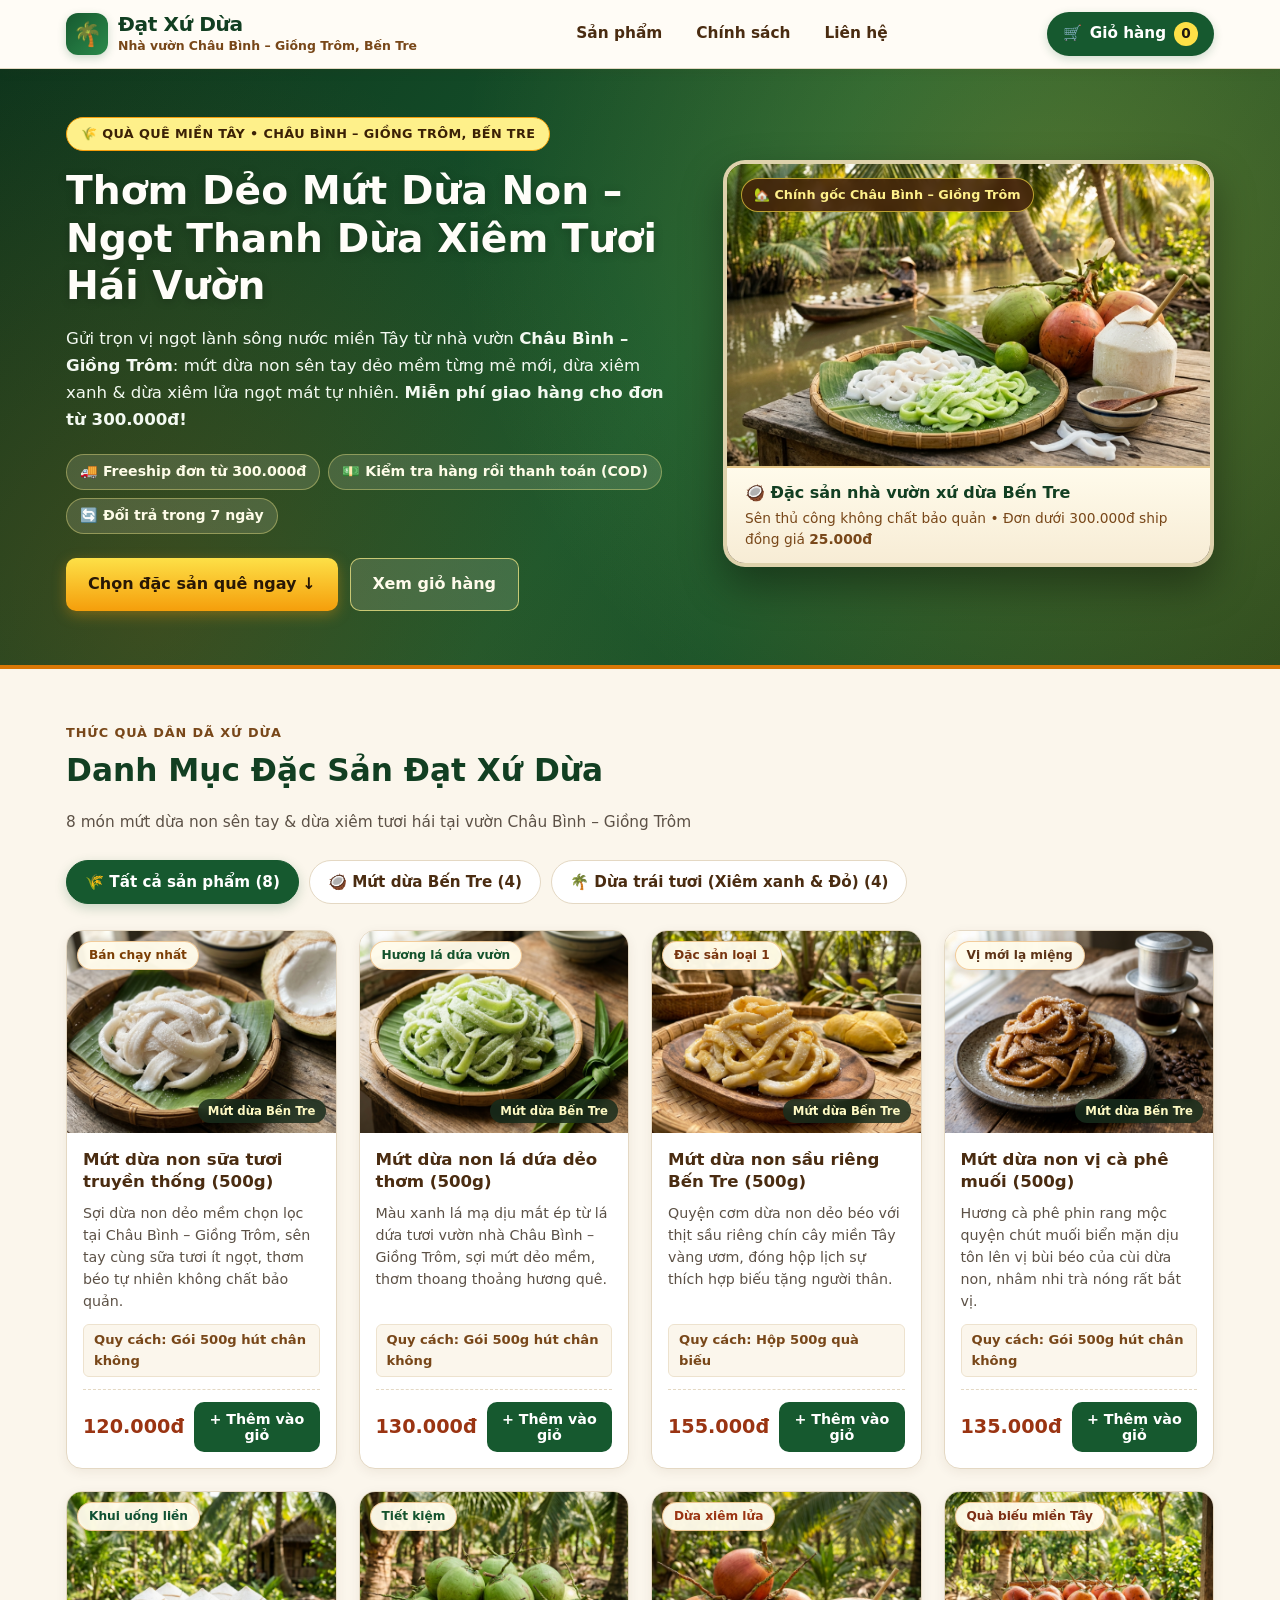
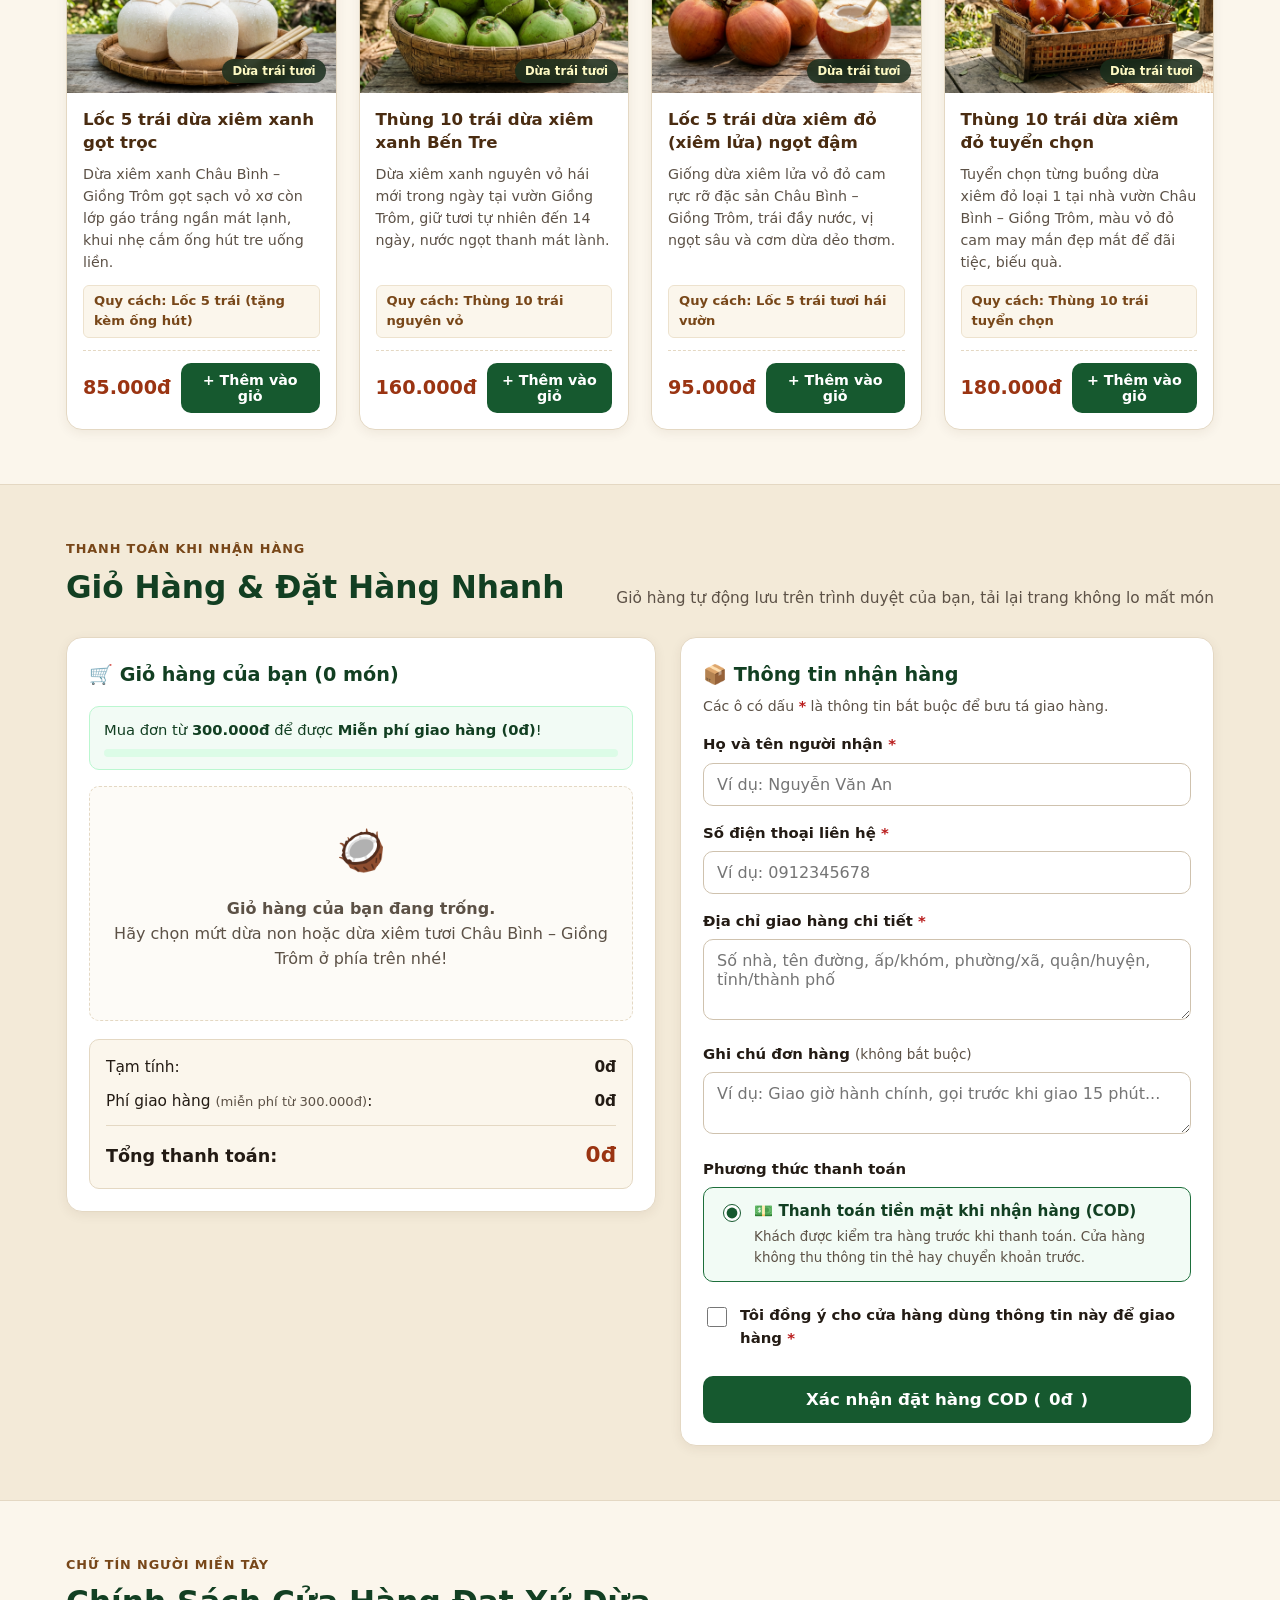
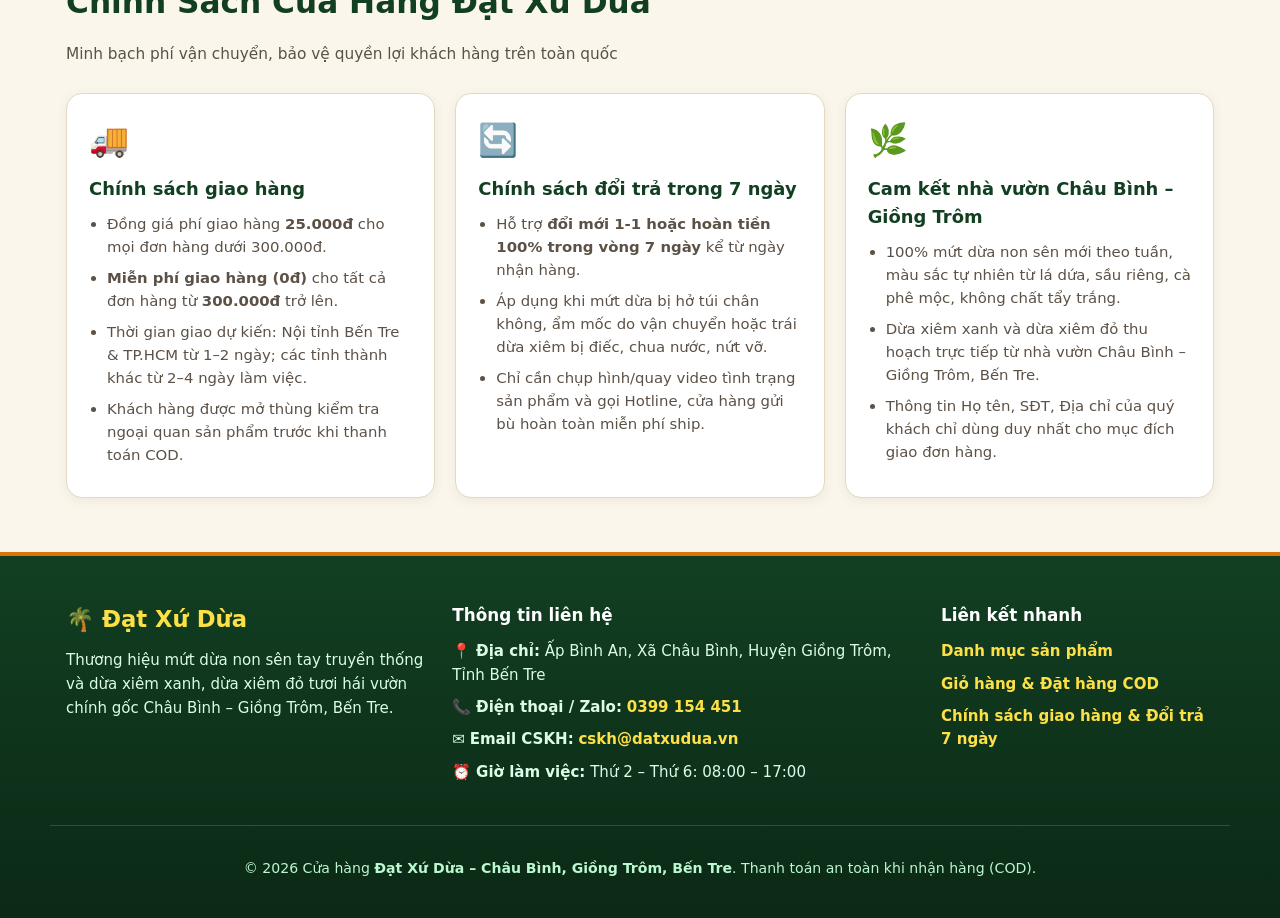
==== index.html @ 425689f9 "Khởi tạo website bán hàng Đạt Xứ Dừa (Châu Bình - Giồng Trôm, Bến Tre)" ====
<!DOCTYPE html>
<html lang="vi">
<head>
  <meta charset="UTF-8">
  <meta name="viewport" content="width=device-width, initial-scale=1.0">
  <meta name="description" content="Đạt Xứ Dừa – Cửa hàng đặc sản mứt dừa non sên tay và dừa xiêm xanh, dừa xiêm đỏ tươi chính gốc Châu Bình – Giồng Trôm, Bến Tre. Giao hàng toàn quốc, thanh toán khi nhận hàng (COD).">
  <title>Đạt Xứ Dừa – Đặc Sản Châu Bình, Giồng Trôm, Bến Tre Chính Gốc</title>
  <link rel="icon" href="data:image/svg+xml,%3Csvg xmlns='http://www.w3.org/2000/svg' viewBox='0 0 100 100'%3E%3Ctext y='.9em' font-size='90'%3E%F0%9F%A5%A5%3C/text%3E%3C/svg%3E">
  <link rel="stylesheet" href="style.css">
</head>
<body>
  <!-- ĐẦU TRANG -->
  <header class="site-header" id="dau-trang">
    <div class="container header-inner">
      <a href="#dau-trang" class="brand-logo" aria-label="Trang chủ Đạt Xứ Dừa">
        <span class="brand-emblem" aria-hidden="true">🌴</span>
        <span class="brand-text">
          <strong>Đạt Xứ Dừa</strong>
          <small>Nhà vườn Châu Bình – Giồng Trôm, Bến Tre</small>
        </span>
      </a>

      <nav class="main-nav" aria-label="Điều hướng chính">
        <a href="#san-pham" class="nav-link">Sản phẩm</a>
        <a href="#chinh-sach" class="nav-link">Chính sách</a>
        <a href="#lien-he" class="nav-link">Liên hệ</a>
      </nav>

      <a href="#gio-hang" class="cart-trigger-btn" id="header-cart-btn" aria-label="Xem giỏ hàng">
        <span class="cart-icon" aria-hidden="true">🛒</span>
        <span class="cart-label">Giỏ hàng</span>
        <span class="cart-badge" id="cart-count-badge">0</span>
      </a>
    </div>
  </header>

  <main>
    <!-- BANNER KHUYẾN MÃI ĐẬM CHẤT MIỀN TÂY -->
    <section class="promo-banner" aria-labelledby="promo-heading">
      <div class="container banner-grid">
        <div class="banner-content">
          <div class="promo-pill">🌾 QUÀ QUÊ MIỀN TÂY • CHÂU BÌNH – GIỒNG TRÔM, BẾN TRE</div>
          <h1 id="promo-heading">Thơm Dẻo Mứt Dừa Non – Ngọt Thanh Dừa Xiêm Tươi Hái Vườn</h1>
          <p class="banner-desc">
            Gửi trọn vị ngọt lành sông nước miền Tây từ nhà vườn <strong>Châu Bình – Giồng Trôm</strong>: mứt dừa non sên tay dẻo mềm từng mẻ mới, dừa xiêm xanh &amp; dừa xiêm lửa ngọt mát tự nhiên.
            <strong>Miễn phí giao hàng cho đơn từ 300.000đ!</strong>
          </p>
          <div class="banner-highlights">
            <span class="highlight-chip">🚚 Freeship đơn từ 300.000đ</span>
            <span class="highlight-chip">💵 Kiểm tra hàng rồi thanh toán (COD)</span>
            <span class="highlight-chip">🔄 Đổi trả trong 7 ngày</span>
          </div>
          <div class="banner-actions">
            <a href="#san-pham" class="btn btn-honey btn-lg">Chọn đặc sản quê ngay ↓</a>
            <a href="#gio-hang" class="btn btn-outline-light btn-lg">Xem giỏ hàng</a>
          </div>
        </div>

        <div class="banner-visual">
          <figure class="hero-photo-frame">
            <span class="hero-origin-stamp">🏡 Chính gốc Châu Bình – Giồng Trôm</span>
            <img
              src="images/banner-mien-tay.jpg"
              alt="Bàn gỗ nhà vườn sông nước miền Tây Bến Tre bày mẹt tre mứt dừa non, dừa xiêm xanh gọt trọc và dừa xiêm đỏ tươi"
              class="hero-photo"
            >
            <figcaption class="hero-photo-caption">
              <div class="caption-title">🥥 Đặc sản nhà vườn xứ dừa Bến Tre</div>
              <div class="caption-sub">Sên thủ công không chất bảo quản • Đơn dưới 300.000đ ship đồng giá <strong>25.000đ</strong></div>
            </figcaption>
          </figure>
        </div>
      </div>
    </section>

    <!-- DANH MỤC SẢN PHẨM -->
    <section class="products-section section-block" id="san-pham" aria-labelledby="products-heading">
      <div class="container">
        <div class="section-header">
          <div>
            <span class="section-eyebrow">THỨC QUÀ DÂN DÃ XỨ DỪA</span>
            <h2 id="products-heading">Danh Mục Đặc Sản Đạt Xứ Dừa</h2>
          </div>
          <p class="section-subtitle">8 món mứt dừa non sên tay &amp; dừa xiêm tươi hái tại vườn Châu Bình – Giồng Trôm</p>
        </div>

        <!-- Bộ lọc nhóm sản phẩm -->
        <div class="category-filters" id="category-filters" role="group" aria-label="Bộ lọc nhóm sản phẩm">
          <!-- Render bằng script.js -->
        </div>

        <!-- Lưới sản phẩm -->
        <div class="products-grid" id="products-grid">
          <!-- Render bằng script.js -->
        </div>
      </div>
    </section>

    <!-- KHU VỰC GIỎ HÀNG & ĐẶT HÀNG COD -->
    <section class="checkout-section section-block" id="gio-hang" aria-labelledby="cart-heading">
      <div class="container">
        <div class="section-header">
          <div>
            <span class="section-eyebrow">THANH TOÁN KHI NHẬN HÀNG</span>
            <h2 id="cart-heading">Giỏ Hàng &amp; Đặt Hàng Nhanh</h2>
          </div>
          <p class="section-subtitle">Giỏ hàng tự động lưu trên trình duyệt của bạn, tải lại trang không lo mất món</p>
        </div>

        <div class="checkout-layout">
          <!-- Cột trái: Giỏ hàng -->
          <div class="cart-panel card-box">
            <div class="panel-title-row">
              <h3>🛒 Giỏ hàng của bạn (<span id="cart-total-items-text">0</span> món)</h3>
              <button type="button" class="btn-text-danger" id="clear-cart-btn" hidden>Xóa tất cả</button>
            </div>

            <!-- Thanh tiến độ miễn phí giao hàng -->
            <div class="freeship-banner" id="freeship-banner" aria-live="polite">
              <div class="freeship-text" id="freeship-text">
                Mua đơn từ <strong>300.000đ</strong> để được <strong>Miễn phí giao hàng (0đ)</strong>!
              </div>
              <div class="freeship-bar-track" aria-hidden="true">
                <div class="freeship-bar-fill" id="freeship-bar-fill" style="width: 0%"></div>
              </div>
            </div>

            <!-- Danh sách sản phẩm trong giỏ -->
            <div class="cart-items-list" id="cart-items-list">
              <!-- Render bằng script.js -->
            </div>

            <!-- Bảng tính tiền -->
            <div class="cart-summary" id="cart-summary">
              <div class="summary-row">
                <span>Tạm tính:</span>
                <strong id="subtotal-amount">0đ</strong>
              </div>
              <div class="summary-row">
                <span>Phí giao hàng <small class="ship-note">(miễn phí từ 300.000đ)</small>:</span>
                <strong id="shipping-amount">0đ</strong>
              </div>
              <div class="summary-divider"></div>
              <div class="summary-row summary-total">
                <span>Tổng thanh toán:</span>
                <strong class="total-price" id="total-amount">0đ</strong>
              </div>
            </div>
          </div>

          <!-- Cột phải: Form Đặt hàng COD -->
          <div class="order-panel card-box">
            <h3>📦 Thông tin nhận hàng</h3>
            <p class="order-helper-note">Các ô có dấu <span class="required-mark">*</span> là thông tin bắt buộc để bưu tá giao hàng.</p>

            <!-- Thông báo lỗi tổng hợp của biểu mẫu -->
            <div class="form-alert-error" id="form-error-banner" role="alert" hidden></div>

            <form id="checkout-form" novalidate>
              <div class="form-group">
                <label for="customer-name">Họ và tên người nhận <span class="required-mark">*</span></label>
                <input
                  type="text"
                  id="customer-name"
                  name="customerName"
                  placeholder="Ví dụ: Nguyễn Văn An"
                  autocomplete="name"
                >
                <p class="field-error" id="error-customer-name" role="alert" hidden></p>
              </div>

              <div class="form-group">
                <label for="customer-phone">Số điện thoại liên hệ <span class="required-mark">*</span></label>
                <input
                  type="tel"
                  id="customer-phone"
                  name="customerPhone"
                  placeholder="Ví dụ: 0912345678"
                  inputmode="tel"
                  autocomplete="tel"
                >
                <p class="field-error" id="error-customer-phone" role="alert" hidden></p>
              </div>

              <div class="form-group">
                <label for="customer-address">Địa chỉ giao hàng chi tiết <span class="required-mark">*</span></label>
                <textarea
                  id="customer-address"
                  name="customerAddress"
                  rows="3"
                  placeholder="Số nhà, tên đường, ấp/khóm, phường/xã, quận/huyện, tỉnh/thành phố"
                  autocomplete="street-address"
                ></textarea>
                <p class="field-error" id="error-customer-address" role="alert" hidden></p>
              </div>

              <div class="form-group">
                <label for="customer-note">Ghi chú đơn hàng <span class="optional-label">(không bắt buộc)</span></label>
                <textarea
                  id="customer-note"
                  name="customerNote"
                  rows="2"
                  placeholder="Ví dụ: Giao giờ hành chính, gọi trước khi giao 15 phút..."
                ></textarea>
              </div>

              <div class="form-group">
                <span class="group-label">Phương thức thanh toán</span>
                <label class="cod-box" for="payment-cod">
                  <input type="radio" id="payment-cod" name="paymentMethod" value="COD" checked>
                  <span class="cod-content">
                    <strong>💵 Thanh toán tiền mặt khi nhận hàng (COD)</strong>
                    <small>Khách được kiểm tra hàng trước khi thanh toán. Cửa hàng không thu thông tin thẻ hay chuyển khoản trước.</small>
                  </span>
                </label>
              </div>

              <div class="form-group consent-group">
                <label class="checkbox-label" for="consent-checkbox">
                  <input type="checkbox" id="consent-checkbox" name="consent">
                  <span>Tôi đồng ý cho cửa hàng dùng thông tin này để giao hàng <span class="required-mark">*</span></span>
                </label>
                <p class="field-error" id="error-consent" role="alert" hidden></p>
              </div>

              <button type="submit" class="btn btn-primary btn-block btn-submit-order" id="submit-order-btn">
                Xác nhận đặt hàng COD (<span id="btn-total-amount">0đ</span>)
              </button>
            </form>
          </div>
        </div>
      </div>
    </section>

    <!-- CHÍNH SÁCH BÁN HÀNG -->
    <section class="policy-section section-block" id="chinh-sach" aria-labelledby="policy-heading">
      <div class="container">
        <div class="section-header">
          <div>
            <span class="section-eyebrow">CHỮ TÍN NGƯỜI MIỀN TÂY</span>
            <h2 id="policy-heading">Chính Sách Cửa Hàng Đạt Xứ Dừa</h2>
          </div>
          <p class="section-subtitle">Minh bạch phí vận chuyển, bảo vệ quyền lợi khách hàng trên toàn quốc</p>
        </div>

        <div class="policy-grid">
          <article class="policy-card">
            <div class="policy-icon" aria-hidden="true">🚚</div>
            <h3>Chính sách giao hàng</h3>
            <ul>
              <li>Đồng giá phí giao hàng <strong>25.000đ</strong> cho mọi đơn hàng dưới 300.000đ.</li>
              <li><strong>Miễn phí giao hàng (0đ)</strong> cho tất cả đơn hàng từ <strong>300.000đ</strong> trở lên.</li>
              <li>Thời gian giao dự kiến: Nội tỉnh Bến Tre &amp; TP.HCM từ 1–2 ngày; các tỉnh thành khác từ 2–4 ngày làm việc.</li>
              <li>Khách hàng được mở thùng kiểm tra ngoại quan sản phẩm trước khi thanh toán COD.</li>
            </ul>
          </article>

          <article class="policy-card">
            <div class="policy-icon" aria-hidden="true">🔄</div>
            <h3>Chính sách đổi trả trong 7 ngày</h3>
            <ul>
              <li>Hỗ trợ <strong>đổi mới 1-1 hoặc hoàn tiền 100% trong vòng 7 ngày</strong> kể từ ngày nhận hàng.</li>
              <li>Áp dụng khi mứt dừa bị hở túi chân không, ẩm mốc do vận chuyển hoặc trái dừa xiêm bị điếc, chua nước, nứt vỡ.</li>
              <li>Chỉ cần chụp hình/quay video tình trạng sản phẩm và gọi Hotline, cửa hàng gửi bù hoàn toàn miễn phí ship.</li>
            </ul>
          </article>

          <article class="policy-card">
            <div class="policy-icon" aria-hidden="true">🌿</div>
            <h3>Cam kết nhà vườn Châu Bình – Giồng Trôm</h3>
            <ul>
              <li>100% mứt dừa non sên mới theo tuần, màu sắc tự nhiên từ lá dứa, sầu riêng, cà phê mộc, không chất tẩy trắng.</li>
              <li>Dừa xiêm xanh và dừa xiêm đỏ thu hoạch trực tiếp từ nhà vườn Châu Bình – Giồng Trôm, Bến Tre.</li>
              <li>Thông tin Họ tên, SĐT, Địa chỉ của quý khách chỉ dùng duy nhất cho mục đích giao đơn hàng.</li>
            </ul>
          </article>
        </div>
      </div>
    </section>
  </main>

  <!-- LIÊN HỆ & CHÂN TRANG -->
  <footer class="site-footer" id="lien-he">
    <div class="container footer-grid">
      <div class="footer-brand">
        <div class="footer-logo">🌴 Đạt Xứ Dừa</div>
        <p>Thương hiệu mứt dừa non sên tay truyền thống và dừa xiêm xanh, dừa xiêm đỏ tươi hái vườn chính gốc Châu Bình – Giồng Trôm, Bến Tre.</p>
      </div>

      <div class="footer-contact">
        <h3>Thông tin liên hệ</h3>
        <ul>
          <li>📍 <strong>Địa chỉ:</strong> Ấp Bình An, Xã Châu Bình, Huyện Giồng Trôm, Tỉnh Bến Tre</li>
          <li>📞 <strong>Điện thoại / Zalo:</strong> <a href="tel:0399154451">0399 154 451</a></li>
          <li>✉️ <strong>Email CSKH:</strong> <a href="mailto:cskh@datxudua.vn">cskh@datxudua.vn</a></li>
          <li>⏰ <strong>Giờ làm việc:</strong> Thứ 2 – Thứ 6: 08:00 – 17:00</li>
        </ul>
      </div>

      <div class="footer-links">
        <h3>Liên kết nhanh</h3>
        <ul>
          <li><a href="#san-pham">Danh mục sản phẩm</a></li>
          <li><a href="#gio-hang">Giỏ hàng &amp; Đặt hàng COD</a></li>
          <li><a href="#chinh-sach">Chính sách giao hàng &amp; Đổi trả 7 ngày</a></li>
        </ul>
      </div>
    </div>
    <div class="container footer-bottom">
      <p>© 2026 Cửa hàng <strong>Đạt Xứ Dừa – Châu Bình, Giồng Trôm, Bến Tre</strong>. Thanh toán an toàn khi nhận hàng (COD).</p>
    </div>
  </footer>

  <!-- Thanh nổi xem nhanh giỏ hàng trên điện thoại -->
  <div class="mobile-cart-bar" id="mobile-cart-bar" hidden>
    <div class="mobile-cart-info">
      <strong id="mobile-cart-count">0 món</strong>
      <span id="mobile-cart-total">0đ</span>
    </div>
    <a href="#gio-hang" class="btn btn-primary btn-sm">Xem giỏ &amp; Đặt hàng →</a>
  </div>

  <!-- Thông báo nhanh (Toast) -->
  <div class="toast-notification" id="toast-notification" role="status" aria-live="polite" hidden></div>

  <!-- Hộp thoại xác nhận đặt hàng thành công -->
  <div class="order-modal-backdrop" id="order-success-modal" role="dialog" aria-modal="true" aria-labelledby="modal-order-title" hidden>
    <div class="order-modal-card">
      <div class="modal-success-icon" aria-hidden="true">🎉🥥</div>
      <h2 id="modal-order-title">Đặt Hàng Thành Công!</h2>
      <p class="modal-thankyou" id="modal-thankyou-text">
        Cảm ơn quý khách đã tin tưởng ủng hộ đặc sản Đạt Xứ Dừa Bến Tre!
      </p>
      <div class="modal-order-box">
        <div class="modal-order-row">
          <span>Mã đơn hàng của bạn:</span>
          <strong class="order-code-highlight" id="modal-order-code">DXD-000000</strong>
        </div>
        <div class="modal-order-row">
          <span>Người nhận:</span>
          <strong id="modal-order-receiver">—</strong>
        </div>
        <div class="modal-order-row">
          <span>Tổng thanh toán (COD):</span>
          <strong class="order-total-highlight" id="modal-order-total">0đ</strong>
        </div>
      </div>
      <p class="modal-subnote">
        Cửa hàng tại Châu Bình – Giồng Trôm sẽ liên hệ xác nhận đơn trong giờ làm việc (T2–T6, 08:00–17:00) trước khi đóng gói gửi đi. Giỏ hàng của bạn đã được làm mới.
      </p>
      <button type="button" class="btn btn-primary btn-block" id="close-modal-btn">Tiếp tục mua sắm</button>
    </div>
  </div>

  <script src="products.js"></script>
  <script src="script.js"></script>
</body>
</html>
---- style.css ----
/* ==========================================================================
   ĐẠT XỨ DỪA – GIAO DIỆN MIỀN TÂY SÔNG NƯỚC (CHÂU BÌNH – GIỒNG TRÔM, BẾN TRE)
   HTML/CSS/JS thuần, ảnh chụp chân thực nội bộ, tối ưu Mobile (375px) & Desktop
   ========================================================================== */

:root {
  --green-950: #0c2e19;
  --green-900: #123f22;
  --green-800: #16592f;
  --green-700: #1d6f3b;
  --green-100: #dcfce7;
  --green-50: #f2fbf5;

  --bamboo-cream: #fbf6ec;
  --bamboo-warm: #f3ead8;
  --coconut-card: #ffffff;
  --wood-800: #4a2c11;
  --wood-600: #784719;
  --honey-400: #facc15;
  --honey-300: #fde047;
  --amber-700: #9a3412;

  --text-main: #231b14;
  --text-muted: #5c5146;
  --border-color: #e4d8c3;
  --danger-700: #b91c1c;
  --danger-50: #fef2f2;
  --danger-border: #fca5a5;

  --radius-sm: 10px;
  --radius-md: 16px;
  --radius-lg: 22px;
  --shadow-sm: 0 3px 12px rgba(74, 44, 17, 0.07);
  --shadow-md: 0 12px 28px rgba(74, 44, 17, 0.13);
}

*,
*::before,
*::after {
  box-sizing: border-box;
}

html {
  scroll-behavior: smooth;
  font-size: 16px;
}

body {
  margin: 0;
  font-family: "Segoe UI", system-ui, -apple-system, BlinkMacSystemFont, Roboto, "Helvetica Neue", Arial, sans-serif;
  background-color: var(--bamboo-cream);
  color: var(--text-main);
  line-height: 1.55;
  overflow-x: hidden;
}

[hidden] {
  display: none !important;
}

.container {
  width: 100%;
  max-width: 1180px;
  margin: 0 auto;
  padding: 0 16px;
}

a {
  color: var(--green-800);
  text-decoration: none;
}

a:hover {
  text-decoration: underline;
}

/* ======================== ĐẦU TRANG (HEADER) ======================== */
.site-header {
  position: sticky;
  top: 0;
  z-index: 100;
  background-color: rgba(255, 252, 246, 0.97);
  border-bottom: 1.5px solid var(--border-color);
  box-shadow: 0 3px 12px rgba(74, 44, 17, 0.06);
  backdrop-filter: blur(8px);
}

.header-inner {
  display: flex;
  align-items: center;
  justify-content: space-between;
  gap: 12px;
  padding-top: 12px;
  padding-bottom: 12px;
  flex-wrap: wrap;
}

.brand-logo {
  display: inline-flex;
  align-items: center;
  gap: 10px;
  text-decoration: none !important;
  color: var(--green-900);
}

.brand-emblem {
  width: 42px;
  height: 42px;
  border-radius: 12px;
  background: linear-gradient(135deg, #16592f, #2b8a4b);
  display: inline-flex;
  align-items: center;
  justify-content: center;
  font-size: 1.45rem;
  box-shadow: 0 3px 8px rgba(22, 89, 47, 0.22);
}

.brand-text {
  display: flex;
  flex-direction: column;
}

.brand-text strong {
  font-size: 1.26rem;
  font-weight: 800;
  letter-spacing: -0.02em;
  color: var(--green-900);
  line-height: 1.15;
}

.brand-text small {
  font-size: 0.78rem;
  color: var(--wood-600);
  font-weight: 700;
}

.main-nav {
  display: flex;
  align-items: center;
  gap: 6px;
}

.nav-link {
  padding: 8px 14px;
  border-radius: var(--radius-sm);
  font-weight: 700;
  font-size: 0.96rem;
  color: var(--wood-800);
  text-decoration: none !important;
  transition: background-color 0.15s ease, color 0.15s ease;
}

.nav-link:hover,
.nav-link:focus-visible {
  background-color: var(--bamboo-warm);
  color: var(--green-800);
}

.cart-trigger-btn {
  display: inline-flex;
  align-items: center;
  gap: 8px;
  background-color: var(--green-800);
  color: #ffffff !important;
  padding: 9px 16px;
  border-radius: 999px;
  font-weight: 700;
  font-size: 0.95rem;
  text-decoration: none !important;
  transition: background-color 0.15s ease, transform 0.15s ease;
  min-height: 44px;
  box-shadow: 0 3px 10px rgba(22, 89, 47, 0.2);
}

.cart-trigger-btn:hover {
  background-color: var(--green-900);
}

.cart-badge {
  display: inline-flex;
  align-items: center;
  justify-content: center;
  min-width: 24px;
  height: 24px;
  padding: 0 7px;
  border-radius: 999px;
  background-color: var(--honey-300);
  color: #1f1710;
  font-size: 0.85rem;
  font-weight: 800;
}

/* ======================== NÚT BẤM DÙNG CHUNG ======================== */
.btn {
  display: inline-flex;
  align-items: center;
  justify-content: center;
  gap: 8px;
  border: none;
  border-radius: var(--radius-sm);
  padding: 11px 18px;
  font-size: 0.98rem;
  font-weight: 700;
  font-family: inherit;
  cursor: pointer;
  text-decoration: none !important;
  min-height: 44px;
  transition: background-color 0.15s ease, transform 0.1s ease, box-shadow 0.15s ease;
}

.btn:active {
  transform: translateY(1px);
}

.btn-primary {
  background-color: var(--green-800);
  color: #ffffff !important;
}

.btn-primary:hover {
  background-color: var(--green-900);
}

.btn-honey {
  background: linear-gradient(180deg, #fde047 0%, #f59e0b 100%);
  color: #291805 !important;
  box-shadow: 0 4px 14px rgba(245, 158, 11, 0.35);
}

.btn-honey:hover {
  background: linear-gradient(180deg, #fef08a 0%, #fbbf24 100%);
}

.btn-outline-light {
  background-color: rgba(255, 250, 235, 0.14);
  color: #fffbeb !important;
  border: 1.5px solid rgba(254, 240, 138, 0.7);
}

.btn-outline-light:hover {
  background-color: rgba(255, 250, 235, 0.24);
}

.btn-lg {
  padding: 13px 22px;
  font-size: 1rem;
}

.btn-sm {
  padding: 9px 14px;
  font-size: 0.9rem;
}

.btn-block {
  width: 100%;
}

/* ======================== BANNER MIỀN TÂY SÔNG NƯỚC ======================== */
.promo-banner {
  position: relative;
  background:
    radial-gradient(circle at 82% 24%, rgba(253, 224, 71, 0.22) 0%, rgba(253, 224, 71, 0) 52%),
    radial-gradient(circle at 12% 90%, rgba(180, 83, 9, 0.26) 0%, rgba(180, 83, 9, 0) 45%),
    linear-gradient(125deg, #0e351c 0%, #16592f 52%, #2c4a1e 100%);
  color: #fffdf9;
  padding: 48px 0 54px;
  border-bottom: 4px solid #d97706;
}

.banner-grid {
  display: grid;
  grid-template-columns: 1.12fr 0.88fr;
  gap: 32px;
  align-items: center;
}

.promo-pill {
  display: inline-block;
  background-color: #fef08a;
  color: #3b2106;
  font-weight: 800;
  font-size: 0.8rem;
  padding: 6px 14px;
  border-radius: 999px;
  margin-bottom: 16px;
  letter-spacing: 0.03em;
  border: 1px solid #f59e0b;
}

.promo-banner h1 {
  margin: 0 0 16px;
  font-size: clamp(1.7rem, 3.2vw, 2.45rem);
  line-height: 1.22;
  font-weight: 800;
  text-shadow: 0 2px 10px rgba(0, 0, 0, 0.22);
}

.banner-desc {
  margin: 0 0 20px;
  font-size: 1.04rem;
  color: #f3f9f1;
  max-width: 600px;
  line-height: 1.62;
}

.banner-highlights {
  display: flex;
  flex-wrap: wrap;
  gap: 8px;
  margin-bottom: 24px;
}

.highlight-chip {
  background-color: rgba(255, 248, 225, 0.14);
  border: 1px solid rgba(254, 240, 138, 0.38);
  padding: 6px 13px;
  border-radius: 999px;
  font-size: 0.88rem;
  font-weight: 600;
  color: #fefce8;
}

.banner-actions {
  display: flex;
  flex-wrap: wrap;
  gap: 12px;
}

/* Khung ảnh thực tế miền Tây bên phải Banner */
.hero-photo-frame {
  margin: 0;
  position: relative;
  border-radius: var(--radius-lg);
  overflow: hidden;
  background-color: #291d12;
  border: 4px solid rgba(254, 243, 199, 0.85);
  box-shadow: 0 18px 42px rgba(0, 0, 0, 0.38);
}

.hero-origin-stamp {
  position: absolute;
  top: 14px;
  left: 14px;
  z-index: 2;
  background-color: rgba(67, 35, 9, 0.88);
  color: #fef08a;
  border: 1px solid rgba(253, 224, 71, 0.65);
  padding: 6px 12px;
  border-radius: 999px;
  font-size: 0.8rem;
  font-weight: 700;
  backdrop-filter: blur(4px);
}

.hero-photo {
  display: block;
  width: 100%;
  aspect-ratio: 16 / 10;
  object-fit: cover;
}

.hero-photo-caption {
  background: linear-gradient(180deg, #fffbeb 0%, #f7ecd5 100%);
  color: var(--wood-800);
  padding: 13px 18px;
  border-top: 2px solid #e5c687;
}

.caption-title {
  font-size: 1rem;
  font-weight: 800;
  color: var(--green-900);
  margin-bottom: 2px;
}

.caption-sub {
  font-size: 0.86rem;
  color: var(--wood-600);
}

/* ======================== BỐ CỤC PHẦN CHUNG ======================== */
.section-block,
.site-footer {
  scroll-margin-top: 84px;
}

.section-block {
  padding: 54px 0;
}

.section-header {
  display: flex;
  justify-content: space-between;
  align-items: flex-end;
  gap: 16px;
  flex-wrap: wrap;
  margin-bottom: 26px;
}

.section-eyebrow {
  display: block;
  font-size: 0.8rem;
  font-weight: 800;
  letter-spacing: 0.07em;
  color: var(--wood-600);
  margin-bottom: 4px;
}

.section-header h2 {
  margin: 0;
  font-size: clamp(1.48rem, 2.5vw, 1.95rem);
  color: var(--green-900);
}

.section-subtitle {
  margin: 0;
  color: var(--text-muted);
  font-size: 0.96rem;
}

/* ======================== BỘ LỌC & LƯỚI SẢN PHẨM ======================== */
.category-filters {
  display: flex;
  flex-wrap: wrap;
  gap: 10px;
  margin-bottom: 26px;
}

.filter-btn {
  display: inline-flex;
  align-items: center;
  gap: 8px;
  padding: 10px 18px;
  min-height: 44px;
  border-radius: 999px;
  border: 1.5px solid var(--border-color);
  background-color: #ffffff;
  color: var(--wood-800);
  font-family: inherit;
  font-size: 0.95rem;
  font-weight: 700;
  cursor: pointer;
  transition: all 0.15s ease;
}

.filter-btn:hover {
  border-color: var(--green-700);
  color: var(--green-800);
  background-color: var(--green-50);
}

.filter-btn.is-active {
  background-color: var(--green-800);
  border-color: var(--green-800);
  color: #ffffff;
  box-shadow: 0 4px 12px rgba(22, 89, 47, 0.22);
}

.products-grid {
  display: grid;
  grid-template-columns: repeat(4, 1fr);
  gap: 22px;
}

.product-card {
  background-color: var(--coconut-card);
  border: 1.5px solid var(--border-color);
  border-radius: var(--radius-md);
  overflow: hidden;
  display: flex;
  flex-direction: column;
  box-shadow: var(--shadow-sm);
  transition: transform 0.2s ease, box-shadow 0.2s ease, border-color 0.2s ease;
}

.product-card:hover {
  transform: translateY(-4px);
  box-shadow: var(--shadow-md);
  border-color: #cbb692;
}

.product-art {
  position: relative;
  aspect-ratio: 4 / 3;
  background-color: var(--bamboo-warm);
  overflow: hidden;
}

.product-photo {
  width: 100%;
  height: 100%;
  object-fit: cover;
  display: block;
  transition: transform 0.35s ease;
}

.product-card:hover .product-photo {
  transform: scale(1.05);
}

.product-badge {
  position: absolute;
  top: 10px;
  left: 10px;
  z-index: 2;
  background-color: rgba(255, 251, 235, 0.96);
  border: 1px solid rgba(217, 119, 6, 0.35);
  padding: 4px 11px;
  border-radius: 999px;
  font-size: 0.76rem;
  font-weight: 800;
  box-shadow: 0 2px 8px rgba(0, 0, 0, 0.14);
}

.product-category-tag {
  position: absolute;
  bottom: 10px;
  right: 10px;
  z-index: 2;
  background-color: rgba(25, 45, 28, 0.84);
  color: #fef9c3;
  padding: 3px 10px;
  border-radius: 999px;
  font-size: 0.73rem;
  font-weight: 700;
  backdrop-filter: blur(4px);
}

.product-body {
  padding: 16px;
  display: flex;
  flex-direction: column;
  flex: 1;
}

.product-title {
  margin: 0 0 8px;
  font-size: 1.04rem;
  line-height: 1.36;
  color: var(--wood-800);
}

.product-desc {
  margin: 0 0 12px;
  font-size: 0.89rem;
  color: var(--text-muted);
  flex: 1;
}

.product-unit {
  font-size: 0.82rem;
  color: var(--wood-600);
  font-weight: 700;
  margin-bottom: 12px;
  background-color: var(--bamboo-cream);
  padding: 5px 10px;
  border-radius: 6px;
  border: 1px solid #ede2ce;
}

.product-footer {
  display: flex;
  align-items: center;
  justify-content: space-between;
  gap: 10px;
  padding-top: 12px;
  border-top: 1px dashed var(--border-color);
}

.product-price {
  font-size: 1.2rem;
  font-weight: 800;
  color: var(--amber-700);
}

.btn-add-cart {
  padding: 9px 14px;
  font-size: 0.89rem;
  border-radius: var(--radius-sm);
}

/* ======================== GIỎ HÀNG & ĐẶT HÀNG ======================== */
.checkout-section {
  background-color: var(--bamboo-warm);
  border-top: 1.5px solid var(--border-color);
  border-bottom: 1.5px solid var(--border-color);
}

.checkout-layout {
  display: grid;
  grid-template-columns: 1.05fr 0.95fr;
  gap: 24px;
  align-items: start;
}

.card-box {
  background-color: #ffffff;
  border: 1.5px solid var(--border-color);
  border-radius: var(--radius-md);
  padding: 22px;
  box-shadow: var(--shadow-sm);
}

.card-box h3 {
  margin: 0;
  font-size: 1.2rem;
  color: var(--green-900);
}

.panel-title-row {
  display: flex;
  align-items: center;
  justify-content: space-between;
  gap: 10px;
  margin-bottom: 16px;
}

.btn-text-danger {
  background: none;
  border: none;
  color: var(--danger-700);
  font-weight: 700;
  font-size: 0.88rem;
  font-family: inherit;
  cursor: pointer;
  padding: 6px 8px;
  min-height: 36px;
}

.btn-text-danger:hover {
  text-decoration: underline;
}

.freeship-banner {
  background-color: var(--green-50);
  border: 1px solid #bbf7d0;
  border-radius: var(--radius-sm);
  padding: 12px 14px;
  margin-bottom: 16px;
}

.freeship-text {
  font-size: 0.92rem;
  color: var(--green-900);
  margin-bottom: 8px;
}

.freeship-bar-track {
  height: 8px;
  background-color: #dcfce7;
  border-radius: 999px;
  overflow: hidden;
}

.freeship-bar-fill {
  height: 100%;
  background-color: var(--green-700);
  border-radius: 999px;
  transition: width 0.25s ease;
}

.cart-empty-state {
  text-align: center;
  padding: 32px 16px;
  border: 1.5px dashed var(--border-color);
  border-radius: var(--radius-sm);
  color: var(--text-muted);
  background-color: #fdfbf7;
}

.cart-empty-icon {
  font-size: 2.5rem;
  margin-bottom: 8px;
}

.cart-items-list {
  display: flex;
  flex-direction: column;
  gap: 12px;
  margin-bottom: 18px;
}

.cart-item {
  display: grid;
  grid-template-columns: 58px 1fr auto;
  gap: 12px;
  align-items: center;
  padding: 12px;
  border: 1px solid var(--border-color);
  border-radius: var(--radius-sm);
  background-color: #fdfbf7;
}

.cart-item-thumb {
  width: 58px;
  height: 58px;
  border-radius: 8px;
  overflow: hidden;
  border: 1px solid var(--border-color);
  background-color: var(--bamboo-warm);
}

.cart-thumb-img {
  width: 100%;
  height: 100%;
  object-fit: cover;
  display: block;
}

.cart-item-info {
  min-width: 0;
}

.cart-item-name {
  margin: 0 0 4px;
  font-size: 0.95rem;
  font-weight: 700;
  color: var(--text-main);
}

.cart-item-meta {
  font-size: 0.86rem;
  color: var(--text-muted);
}

.cart-item-subtotal {
  font-weight: 800;
  color: var(--amber-700);
}

.cart-item-controls {
  display: flex;
  align-items: center;
  gap: 6px;
}

.qty-btn {
  width: 36px;
  height: 36px;
  border-radius: 6px;
  border: 1px solid var(--border-color);
  background-color: #ffffff;
  color: var(--text-main);
  font-size: 1.1rem;
  font-weight: 800;
  cursor: pointer;
  display: inline-flex;
  align-items: center;
  justify-content: center;
}

.qty-btn:hover {
  border-color: var(--green-700);
  color: var(--green-800);
}

.qty-value {
  min-width: 26px;
  text-align: center;
  font-weight: 800;
  font-size: 0.95rem;
}

.remove-item-btn {
  width: 36px;
  height: 36px;
  border-radius: 6px;
  border: 1px solid transparent;
  background-color: var(--danger-50);
  color: var(--danger-700);
  font-size: 0.95rem;
  font-weight: 700;
  cursor: pointer;
  margin-left: 4px;
}

.remove-item-btn:hover {
  border-color: var(--danger-border);
}

.cart-summary {
  background-color: var(--bamboo-cream);
  border-radius: var(--radius-sm);
  padding: 16px;
  border: 1px solid var(--border-color);
}

.summary-row {
  display: flex;
  justify-content: space-between;
  align-items: baseline;
  gap: 12px;
  margin-bottom: 10px;
  font-size: 0.96rem;
}

.summary-row:last-child {
  margin-bottom: 0;
}

.ship-note {
  color: var(--text-muted);
  font-size: 0.82rem;
}

.summary-divider {
  height: 1px;
  background-color: var(--border-color);
  margin: 12px 0;
}

.summary-total {
  font-size: 1.1rem;
  font-weight: 800;
}

.total-price {
  font-size: 1.35rem;
  color: var(--amber-700);
}

/* ======================== FORM ĐẶT HÀNG COD ======================== */
.order-helper-note {
  margin: 6px 0 16px;
  font-size: 0.88rem;
  color: var(--text-muted);
}

.required-mark {
  color: var(--danger-700);
  font-weight: 800;
}

.optional-label {
  color: var(--text-muted);
  font-weight: 400;
  font-size: 0.85rem;
}

.form-alert-error {
  background-color: var(--danger-50);
  border: 1.5px solid var(--danger-border);
  color: var(--danger-700);
  border-radius: var(--radius-sm);
  padding: 12px 14px;
  margin-bottom: 16px;
  font-size: 0.92rem;
  font-weight: 700;
}

.form-group {
  margin-bottom: 16px;
}

.form-group label,
.group-label {
  display: block;
  font-weight: 700;
  font-size: 0.93rem;
  margin-bottom: 6px;
  color: var(--text-main);
}

.form-group input[type="text"],
.form-group input[type="tel"],
.form-group textarea {
  width: 100%;
  padding: 11px 13px;
  border: 1.5px solid #cfc2ae;
  border-radius: var(--radius-sm);
  font-size: 1rem;
  font-family: inherit;
  color: var(--text-main);
  background-color: #ffffff;
  transition: border-color 0.15s ease, box-shadow 0.15s ease;
}

.form-group input:focus,
.form-group textarea:focus {
  outline: none;
  border-color: var(--green-700);
  box-shadow: 0 0 0 3px rgba(22, 89, 47, 0.15);
}

.form-group input.is-invalid,
.form-group textarea.is-invalid {
  border-color: var(--danger-700);
  background-color: #fffafa;
}

.field-error {
  margin: 6px 0 0;
  color: var(--danger-700);
  font-size: 0.86rem;
  font-weight: 600;
}

.cod-box {
  display: flex !important;
  align-items: flex-start;
  gap: 10px;
  padding: 12px 14px;
  background-color: var(--green-50);
  border: 1.5px solid var(--green-700);
  border-radius: var(--radius-sm);
  cursor: pointer;
}

.cod-box input[type="radio"] {
  margin-top: 4px;
  accent-color: var(--green-800);
  width: 18px;
  height: 18px;
  flex-shrink: 0;
}

.cod-content {
  display: flex;
  flex-direction: column;
  gap: 3px;
}

.cod-content strong {
  color: var(--green-900);
  font-size: 0.95rem;
}

.cod-content small {
  color: var(--text-muted);
  font-weight: 400;
  font-size: 0.84rem;
}

.checkbox-label {
  display: flex !important;
  align-items: flex-start;
  gap: 10px;
  font-weight: 600 !important;
  cursor: pointer;
  padding: 6px 0;
}

.checkbox-label input[type="checkbox"] {
  margin-top: 3px;
  width: 20px;
  height: 20px;
  accent-color: var(--green-800);
  flex-shrink: 0;
}

.btn-submit-order {
  font-size: 1.04rem;
  padding: 14px 20px;
  margin-top: 4px;
}

/* ======================== CHÍNH SÁCH & FOOTER ======================== */
.policy-grid {
  display: grid;
  grid-template-columns: repeat(3, 1fr);
  gap: 20px;
}

.policy-card {
  background-color: #ffffff;
  border: 1.5px solid var(--border-color);
  border-radius: var(--radius-md);
  padding: 22px;
  box-shadow: var(--shadow-sm);
}

.policy-icon {
  font-size: 2rem;
  margin-bottom: 10px;
}

.policy-card h3 {
  margin: 0 0 10px;
  font-size: 1.12rem;
  color: var(--green-900);
}

.policy-card ul {
  margin: 0;
  padding-left: 18px;
  color: var(--text-muted);
  font-size: 0.93rem;
}

.policy-card li {
  margin-bottom: 8px;
}

.site-footer {
  background: linear-gradient(180deg, #123f22 0%, #0b2916 100%);
  color: #f0fdf4;
  padding-top: 46px;
  border-top: 4px solid #d97706;
}

.footer-grid {
  display: grid;
  grid-template-columns: 1.05fr 1.35fr 0.8fr;
  gap: 28px;
  padding-bottom: 32px;
}

.footer-logo {
  font-size: 1.42rem;
  font-weight: 800;
  margin-bottom: 10px;
  color: #fde047;
}

.footer-brand p {
  margin: 0;
  color: #dcfce7;
  font-size: 0.94rem;
  line-height: 1.6;
}

.site-footer h3 {
  margin: 0 0 12px;
  font-size: 1.05rem;
  color: #ffffff;
}

.site-footer ul {
  list-style: none;
  margin: 0;
  padding: 0;
}

.site-footer li {
  margin-bottom: 9px;
  font-size: 0.94rem;
  color: #dcfce7;
}

.site-footer a {
  color: #fde047;
  font-weight: 700;
}

.footer-bottom {
  border-top: 1px solid rgba(255, 255, 255, 0.15);
  padding-top: 18px;
  padding-bottom: 24px;
  text-align: center;
  font-size: 0.88rem;
  color: #bbf7d0;
}

/* ======================== TOAST & MODAL ĐẶT HÀNG ======================== */
.toast-notification {
  position: fixed;
  bottom: 24px;
  right: 20px;
  z-index: 250;
  background-color: var(--green-900);
  color: #ffffff;
  padding: 12px 18px;
  border-radius: var(--radius-sm);
  box-shadow: 0 10px 28px rgba(0, 0, 0, 0.24);
  font-size: 0.93rem;
  font-weight: 600;
  max-width: calc(100vw - 32px);
}

.order-modal-backdrop {
  position: fixed;
  inset: 0;
  z-index: 300;
  background-color: rgba(17, 24, 39, 0.62);
  display: flex;
  align-items: center;
  justify-content: center;
  padding: 16px;
}

.order-modal-card {
  background-color: #ffffff;
  border-radius: var(--radius-lg);
  max-width: 480px;
  width: 100%;
  padding: 28px 24px;
  text-align: center;
  box-shadow: 0 20px 50px rgba(0, 0, 0, 0.25);
}

.modal-success-icon {
  font-size: 3rem;
  margin-bottom: 8px;
}

.order-modal-card h2 {
  margin: 0 0 8px;
  color: var(--green-800);
  font-size: 1.5rem;
}

.modal-thankyou {
  margin: 0 0 18px;
  color: var(--text-main);
  font-size: 0.98rem;
}

.modal-order-box {
  background-color: var(--green-50);
  border: 1.5px dashed var(--green-700);
  border-radius: var(--radius-sm);
  padding: 14px 16px;
  margin-bottom: 16px;
  text-align: left;
}

.modal-order-row {
  display: flex;
  justify-content: space-between;
  gap: 10px;
  margin-bottom: 8px;
  font-size: 0.94rem;
}

.modal-order-row:last-child {
  margin-bottom: 0;
}

.order-code-highlight {
  color: var(--green-800);
  font-size: 1.05rem;
  letter-spacing: 0.03em;
}

.order-total-highlight {
  color: var(--amber-700);
  font-size: 1.08rem;
}

.modal-subnote {
  margin: 0 0 20px;
  font-size: 0.87rem;
  color: var(--text-muted);
}

.mobile-cart-bar {
  display: none;
}

/* ======================== TƯƠNG THÍCH MÁY TÍNH BẢNG & ĐIỆN THOẠI ======================== */
@media (max-width: 1024px) {
  .products-grid {
    grid-template-columns: repeat(2, 1fr);
  }

  .banner-grid,
  .checkout-layout {
    grid-template-columns: 1fr;
  }

  .policy-grid,
  .footer-grid {
    grid-template-columns: 1fr;
  }
}

@media (max-width: 640px) {
  body {
    padding-bottom: 72px;
  }

  .header-inner {
    padding-top: 10px;
    padding-bottom: 10px;
  }

  .brand-emblem {
    width: 36px;
    height: 36px;
    font-size: 1.25rem;
  }

  .brand-text strong {
    font-size: 1.12rem;
  }

  .brand-text small {
    font-size: 0.7rem;
  }

  .cart-label {
    display: none;
  }

  .cart-trigger-btn {
    padding: 8px 12px;
  }

  .main-nav {
    order: 3;
    width: 100%;
    justify-content: space-around;
    border-top: 1px solid var(--border-color);
    padding-top: 8px;
  }

  .nav-link {
    padding: 8px 10px;
    font-size: 0.9rem;
  }

  .promo-banner {
    padding: 28px 0 34px;
  }

  .banner-actions .btn {
    width: 100%;
  }

  .hero-origin-stamp {
    font-size: 0.72rem;
    padding: 4px 10px;
  }

  .section-block,
  .site-footer {
    scroll-margin-top: 132px;
  }

  .section-block {
    padding: 36px 0;
  }

  .products-grid {
    grid-template-columns: 1fr;
    gap: 18px;
  }

  .card-box {
    padding: 16px;
  }

  .cart-item {
    grid-template-columns: 50px 1fr;
  }

  .cart-item-thumb {
    width: 50px;
    height: 50px;
  }

  .cart-item-controls {
    grid-column: 1 / -1;
    justify-content: flex-end;
    padding-top: 6px;
    border-top: 1px dashed var(--border-color);
  }

  .mobile-cart-bar {
    position: fixed;
    left: 0;
    right: 0;
    bottom: 0;
    z-index: 120;
    display: flex;
    align-items: center;
    justify-content: space-between;
    gap: 12px;
    padding: 10px 16px;
    background-color: #ffffff;
    border-top: 1.5px solid var(--green-700);
    box-shadow: 0 -4px 18px rgba(0, 0, 0, 0.1);
  }

  .mobile-cart-info {
    display: flex;
    flex-direction: column;
    line-height: 1.25;
  }

  .mobile-cart-info strong {
    font-size: 0.88rem;
    color: var(--text-main);
  }

  .mobile-cart-info span {
    font-size: 1.05rem;
    font-weight: 800;
    color: var(--amber-700);
  }

  .toast-notification {
    bottom: 80px;
    left: 16px;
    right: 16px;
    text-align: center;
  }
}
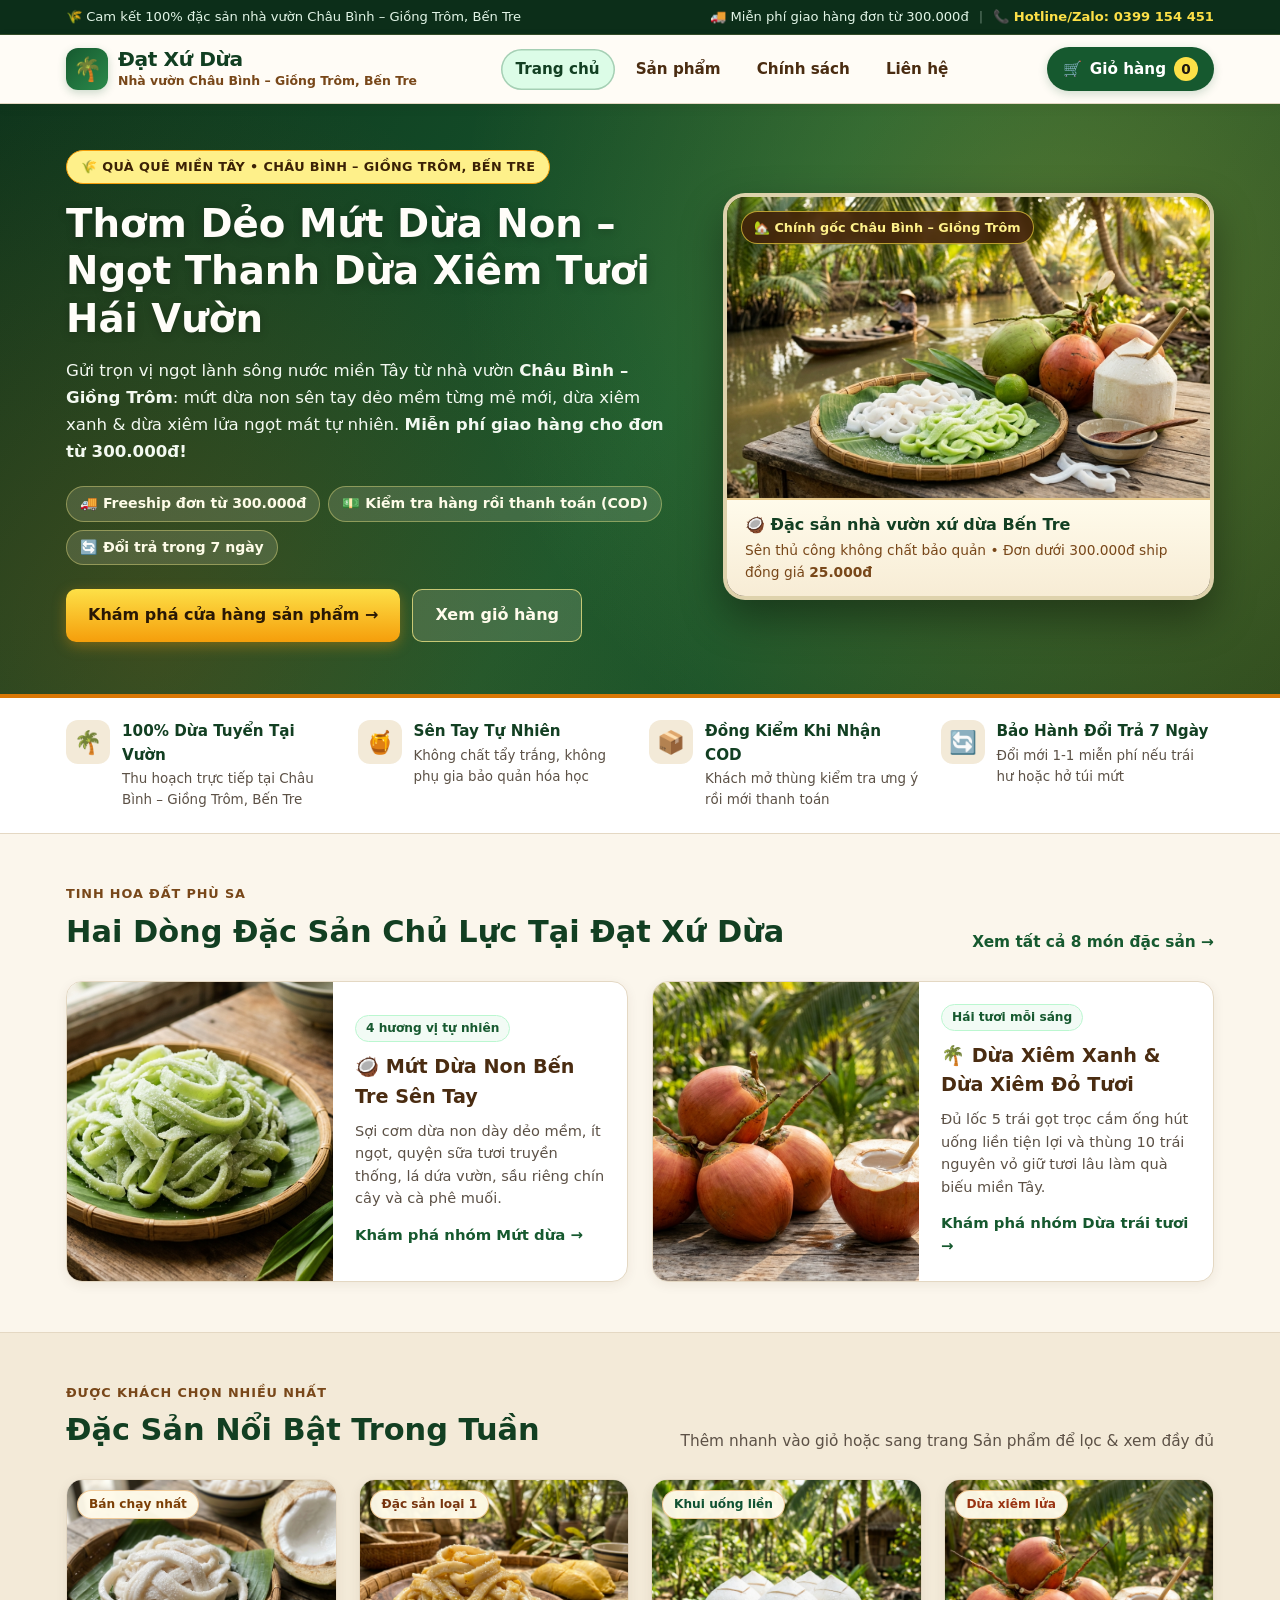
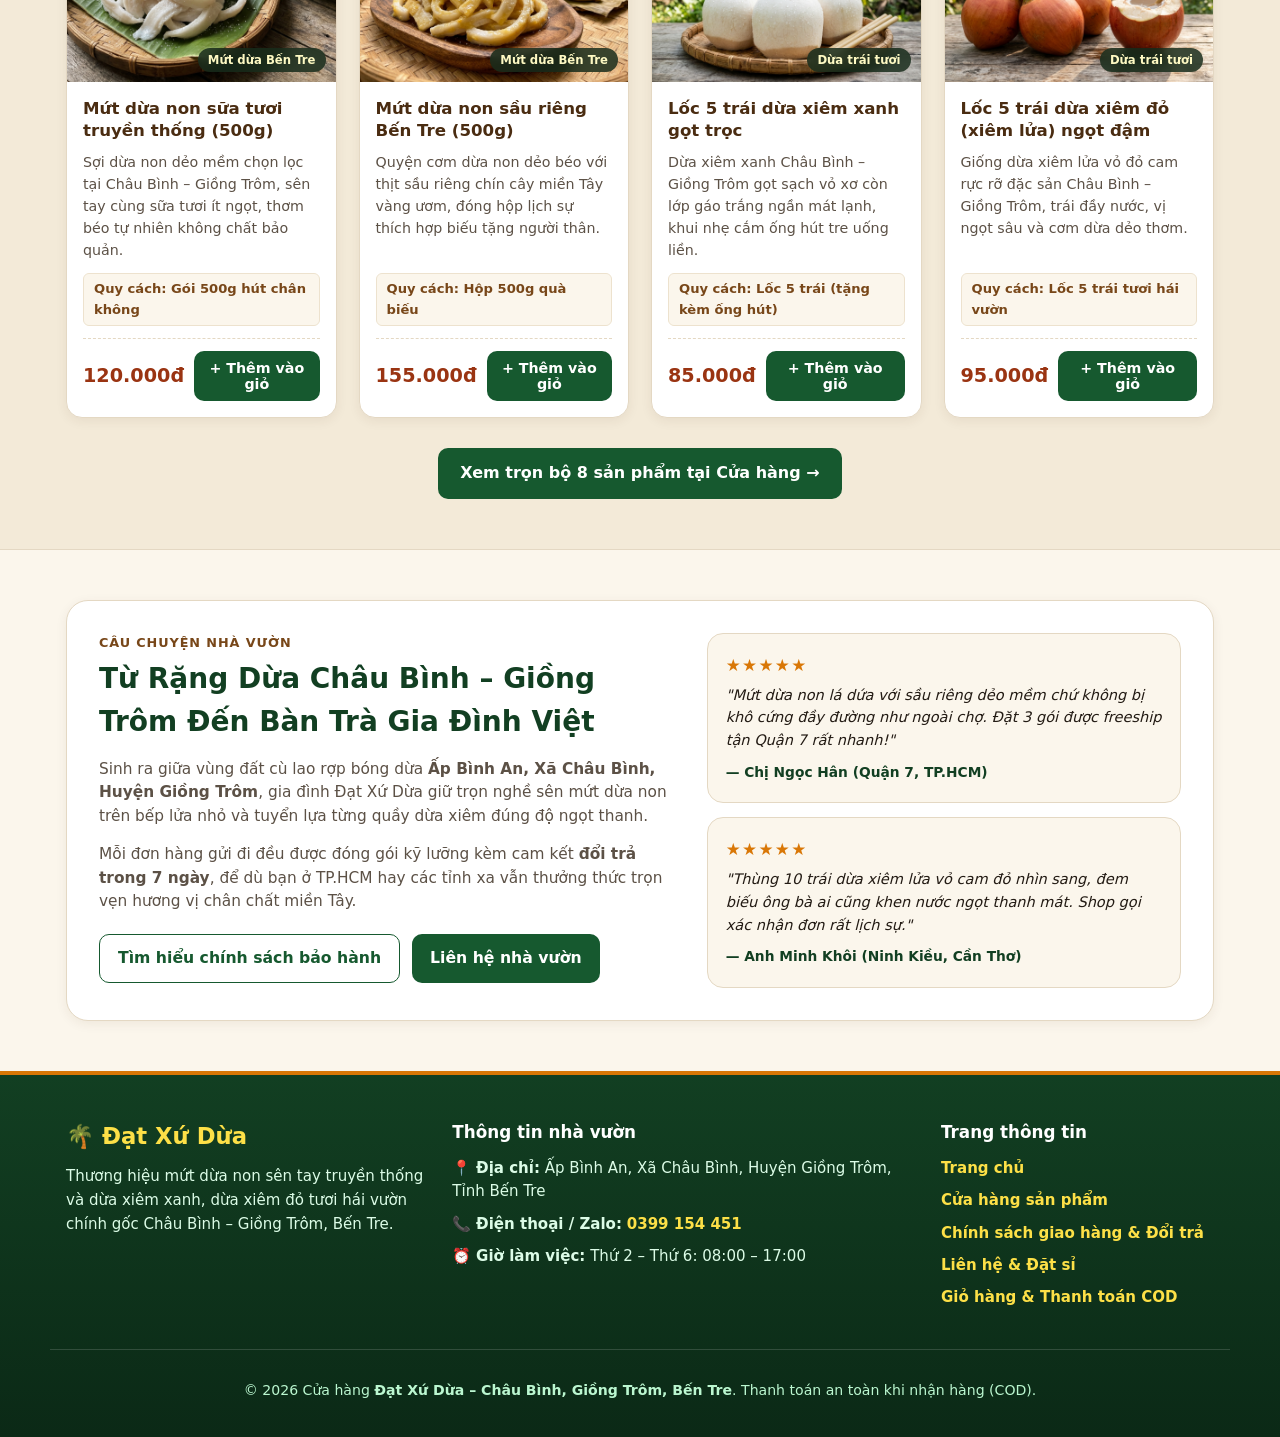
==== commit 232575b3: "Nâng cấp giao diện đa trang chuẩn TMĐT (Trang chủ, Sản phẩm, Chính sách, Liên hệ, Giỏ hàng)" ====
--- a/index.html
+++ b/index.html
@@ -3,16 +3,28 @@
 <head>
   <meta charset="UTF-8">
   <meta name="viewport" content="width=device-width, initial-scale=1.0">
-  <meta name="description" content="Đạt Xứ Dừa – Cửa hàng đặc sản mứt dừa non sên tay và dừa xiêm xanh, dừa xiêm đỏ tươi chính gốc Châu Bình – Giồng Trôm, Bến Tre. Giao hàng toàn quốc, thanh toán khi nhận hàng (COD).">
+  <meta name="description" content="Đạt Xứ Dừa – Cửa hàng đặc sản mứt dừa non sên tay và dừa xiêm xanh, dừa xiêm đỏ tươi chính gốc Châu Bình – Giồng Trôm, Bến Tre. Giao hàng toàn quốc, thanh toán COD.">
   <title>Đạt Xứ Dừa – Đặc Sản Châu Bình, Giồng Trôm, Bến Tre Chính Gốc</title>
   <link rel="icon" href="data:image/svg+xml,%3Csvg xmlns='http://www.w3.org/2000/svg' viewBox='0 0 100 100'%3E%3Ctext y='.9em' font-size='90'%3E%F0%9F%A5%A5%3C/text%3E%3C/svg%3E">
   <link rel="stylesheet" href="style.css">
 </head>
-<body>
-  <!-- ĐẦU TRANG -->
-  <header class="site-header" id="dau-trang">
+<body data-page="home">
+  <!-- THANH THÔNG BÁO ĐẦU TRANG -->
+  <div class="top-utility-bar">
+    <div class="container utility-inner">
+      <span>🌾 Cam kết 100% đặc sản nhà vườn Châu Bình – Giồng Trôm, Bến Tre</span>
+      <div class="utility-right">
+        <span>🚚 Miễn phí giao hàng đơn từ 300.000đ</span>
+        <span class="utility-sep" aria-hidden="true">|</span>
+        <a href="tel:0399154451">📞 Hotline/Zalo: 0399 154 451</a>
+      </div>
+    </div>
+  </div>
+
+  <!-- ĐẦU TRANG ĐIỀU HƯỚNG NHIỀU TRANG -->
+  <header class="site-header">
     <div class="container header-inner">
-      <a href="#dau-trang" class="brand-logo" aria-label="Trang chủ Đạt Xứ Dừa">
+      <a href="index.html" class="brand-logo" aria-label="Trang chủ Đạt Xứ Dừa">
         <span class="brand-emblem" aria-hidden="true">🌴</span>
         <span class="brand-text">
           <strong>Đạt Xứ Dừa</strong>
@@ -21,12 +33,13 @@
       </a>
 
       <nav class="main-nav" aria-label="Điều hướng chính">
-        <a href="#san-pham" class="nav-link">Sản phẩm</a>
-        <a href="#chinh-sach" class="nav-link">Chính sách</a>
-        <a href="#lien-he" class="nav-link">Liên hệ</a>
+        <a href="index.html" class="nav-link is-active" aria-current="page">Trang chủ</a>
+        <a href="san-pham.html" class="nav-link">Sản phẩm</a>
+        <a href="chinh-sach.html" class="nav-link">Chính sách</a>
+        <a href="lien-he.html" class="nav-link">Liên hệ</a>
       </nav>
 
-      <a href="#gio-hang" class="cart-trigger-btn" id="header-cart-btn" aria-label="Xem giỏ hàng">
+      <a href="gio-hang.html" class="cart-trigger-btn" id="header-cart-btn" aria-label="Xem giỏ hàng">
         <span class="cart-icon" aria-hidden="true">🛒</span>
         <span class="cart-label">Giỏ hàng</span>
         <span class="cart-badge" id="cart-count-badge">0</span>
@@ -35,7 +48,7 @@
   </header>
 
   <main>
-    <!-- BANNER KHUYẾN MÃI ĐẬM CHẤT MIỀN TÂY -->
+    <!-- BANNER CHÍNH MIỀN TÂY SÔNG NƯỚC -->
     <section class="promo-banner" aria-labelledby="promo-heading">
       <div class="container banner-grid">
         <div class="banner-content">
@@ -51,8 +64,8 @@
             <span class="highlight-chip">🔄 Đổi trả trong 7 ngày</span>
           </div>
           <div class="banner-actions">
-            <a href="#san-pham" class="btn btn-honey btn-lg">Chọn đặc sản quê ngay ↓</a>
-            <a href="#gio-hang" class="btn btn-outline-light btn-lg">Xem giỏ hàng</a>
+            <a href="san-pham.html" class="btn btn-honey btn-lg">Khám phá cửa hàng sản phẩm →</a>
+            <a href="gio-hang.html" class="btn btn-outline-light btn-lg">Xem giỏ hàng</a>
           </div>
         </div>
 
@@ -73,214 +86,137 @@
       </div>
     </section>
 
-    <!-- DANH MỤC SẢN PHẨM -->
-    <section class="products-section section-block" id="san-pham" aria-labelledby="products-heading">
+    <!-- DẢI 4 GIÁ TRỊ CAM KẾT NHÀ VƯỜN -->
+    <section class="trust-strip" aria-label="Cam kết chất lượng">
+      <div class="container trust-grid">
+        <div class="trust-item">
+          <span class="trust-icon" aria-hidden="true">🌴</span>
+          <div>
+            <strong>100% Dừa Tuyển Tại Vườn</strong>
+            <p>Thu hoạch trực tiếp tại Châu Bình – Giồng Trôm, Bến Tre</p>
+          </div>
+        </div>
+        <div class="trust-item">
+          <span class="trust-icon" aria-hidden="true">🍯</span>
+          <div>
+            <strong>Sên Tay Tự Nhiên</strong>
+            <p>Không chất tẩy trắng, không phụ gia bảo quản hóa học</p>
+          </div>
+        </div>
+        <div class="trust-item">
+          <span class="trust-icon" aria-hidden="true">📦</span>
+          <div>
+            <strong>Đồng Kiểm Khi Nhận COD</strong>
+            <p>Khách mở thùng kiểm tra ưng ý rồi mới thanh toán</p>
+          </div>
+        </div>
+        <div class="trust-item">
+          <span class="trust-icon" aria-hidden="true">🔄</span>
+          <div>
+            <strong>Bảo Hành Đổi Trả 7 Ngày</strong>
+            <p>Đổi mới 1-1 miễn phí nếu trái hư hoặc hở túi mứt</p>
+          </div>
+        </div>
+      </div>
+    </section>
+
+    <!-- 2 NHÓM ĐẶC SẢN CHỦ LỰC -->
+    <section class="section-block category-showcase-section" aria-labelledby="cat-showcase-heading">
       <div class="container">
         <div class="section-header">
           <div>
-            <span class="section-eyebrow">THỨC QUÀ DÂN DÃ XỨ DỪA</span>
-            <h2 id="products-heading">Danh Mục Đặc Sản Đạt Xứ Dừa</h2>
-          </div>
-          <p class="section-subtitle">8 món mứt dừa non sên tay &amp; dừa xiêm tươi hái tại vườn Châu Bình – Giồng Trôm</p>
-        </div>
-
-        <!-- Bộ lọc nhóm sản phẩm -->
-        <div class="category-filters" id="category-filters" role="group" aria-label="Bộ lọc nhóm sản phẩm">
-          <!-- Render bằng script.js -->
-        </div>
-
-        <!-- Lưới sản phẩm -->
-        <div class="products-grid" id="products-grid">
-          <!-- Render bằng script.js -->
-        </div>
-      </div>
-    </section>
-
-    <!-- KHU VỰC GIỎ HÀNG & ĐẶT HÀNG COD -->
-    <section class="checkout-section section-block" id="gio-hang" aria-labelledby="cart-heading">
+            <span class="section-eyebrow">TINH HOA ĐẤT PHÙ SA</span>
+            <h2 id="cat-showcase-heading">Hai Dòng Đặc Sản Chủ Lực Tại Đạt Xứ Dừa</h2>
+          </div>
+          <a href="san-pham.html" class="link-arrow">Xem tất cả 8 món đặc sản →</a>
+        </div>
+
+        <div class="category-showcase-grid">
+          <a href="san-pham.html?nhom=mut-dua" class="showcase-card">
+            <div class="showcase-img-wrap">
+              <img src="images/md-la-dua.jpg" alt="Mứt dừa non Bến Tre sên tay trên mẹt tre" loading="lazy">
+            </div>
+            <div class="showcase-content">
+              <span class="showcase-tag">4 hương vị tự nhiên</span>
+              <h3>🥥 Mứt Dừa Non Bến Tre Sên Tay</h3>
+              <p>Sợi cơm dừa non dày dẻo mềm, ít ngọt, quyện sữa tươi truyền thống, lá dứa vườn, sầu riêng chín cây và cà phê muối.</p>
+              <span class="showcase-cta">Khám phá nhóm Mứt dừa →</span>
+            </div>
+          </a>
+
+          <a href="san-pham.html?nhom=dua-trai" class="showcase-card">
+            <div class="showcase-img-wrap">
+              <img src="images/dt-xiem-do-5.jpg" alt="Dừa xiêm xanh và dừa xiêm đỏ tươi hái vườn Bến Tre" loading="lazy">
+            </div>
+            <div class="showcase-content">
+              <span class="showcase-tag">Hái tươi mỗi sáng</span>
+              <h3>🌴 Dừa Xiêm Xanh &amp; Dừa Xiêm Đỏ Tươi</h3>
+              <p>Đủ lốc 5 trái gọt trọc cắm ống hút uống liền tiện lợi và thùng 10 trái nguyên vỏ giữ tươi lâu làm quà biếu miền Tây.</p>
+              <span class="showcase-cta">Khám phá nhóm Dừa trái tươi →</span>
+            </div>
+          </a>
+        </div>
+      </div>
+    </section>
+
+    <!-- KỆ SẢN PHẨM BÁN CHẠY TIÊU BIỂU -->
+    <section class="section-block featured-section" aria-labelledby="featured-heading">
       <div class="container">
         <div class="section-header">
           <div>
-            <span class="section-eyebrow">THANH TOÁN KHI NHẬN HÀNG</span>
-            <h2 id="cart-heading">Giỏ Hàng &amp; Đặt Hàng Nhanh</h2>
-          </div>
-          <p class="section-subtitle">Giỏ hàng tự động lưu trên trình duyệt của bạn, tải lại trang không lo mất món</p>
-        </div>
-
-        <div class="checkout-layout">
-          <!-- Cột trái: Giỏ hàng -->
-          <div class="cart-panel card-box">
-            <div class="panel-title-row">
-              <h3>🛒 Giỏ hàng của bạn (<span id="cart-total-items-text">0</span> món)</h3>
-              <button type="button" class="btn-text-danger" id="clear-cart-btn" hidden>Xóa tất cả</button>
-            </div>
-
-            <!-- Thanh tiến độ miễn phí giao hàng -->
-            <div class="freeship-banner" id="freeship-banner" aria-live="polite">
-              <div class="freeship-text" id="freeship-text">
-                Mua đơn từ <strong>300.000đ</strong> để được <strong>Miễn phí giao hàng (0đ)</strong>!
-              </div>
-              <div class="freeship-bar-track" aria-hidden="true">
-                <div class="freeship-bar-fill" id="freeship-bar-fill" style="width: 0%"></div>
-              </div>
-            </div>
-
-            <!-- Danh sách sản phẩm trong giỏ -->
-            <div class="cart-items-list" id="cart-items-list">
-              <!-- Render bằng script.js -->
-            </div>
-
-            <!-- Bảng tính tiền -->
-            <div class="cart-summary" id="cart-summary">
-              <div class="summary-row">
-                <span>Tạm tính:</span>
-                <strong id="subtotal-amount">0đ</strong>
-              </div>
-              <div class="summary-row">
-                <span>Phí giao hàng <small class="ship-note">(miễn phí từ 300.000đ)</small>:</span>
-                <strong id="shipping-amount">0đ</strong>
-              </div>
-              <div class="summary-divider"></div>
-              <div class="summary-row summary-total">
-                <span>Tổng thanh toán:</span>
-                <strong class="total-price" id="total-amount">0đ</strong>
-              </div>
-            </div>
-          </div>
-
-          <!-- Cột phải: Form Đặt hàng COD -->
-          <div class="order-panel card-box">
-            <h3>📦 Thông tin nhận hàng</h3>
-            <p class="order-helper-note">Các ô có dấu <span class="required-mark">*</span> là thông tin bắt buộc để bưu tá giao hàng.</p>
-
-            <!-- Thông báo lỗi tổng hợp của biểu mẫu -->
-            <div class="form-alert-error" id="form-error-banner" role="alert" hidden></div>
-
-            <form id="checkout-form" novalidate>
-              <div class="form-group">
-                <label for="customer-name">Họ và tên người nhận <span class="required-mark">*</span></label>
-                <input
-                  type="text"
-                  id="customer-name"
-                  name="customerName"
-                  placeholder="Ví dụ: Nguyễn Văn An"
-                  autocomplete="name"
-                >
-                <p class="field-error" id="error-customer-name" role="alert" hidden></p>
-              </div>
-
-              <div class="form-group">
-                <label for="customer-phone">Số điện thoại liên hệ <span class="required-mark">*</span></label>
-                <input
-                  type="tel"
-                  id="customer-phone"
-                  name="customerPhone"
-                  placeholder="Ví dụ: 0912345678"
-                  inputmode="tel"
-                  autocomplete="tel"
-                >
-                <p class="field-error" id="error-customer-phone" role="alert" hidden></p>
-              </div>
-
-              <div class="form-group">
-                <label for="customer-address">Địa chỉ giao hàng chi tiết <span class="required-mark">*</span></label>
-                <textarea
-                  id="customer-address"
-                  name="customerAddress"
-                  rows="3"
-                  placeholder="Số nhà, tên đường, ấp/khóm, phường/xã, quận/huyện, tỉnh/thành phố"
-                  autocomplete="street-address"
-                ></textarea>
-                <p class="field-error" id="error-customer-address" role="alert" hidden></p>
-              </div>
-
-              <div class="form-group">
-                <label for="customer-note">Ghi chú đơn hàng <span class="optional-label">(không bắt buộc)</span></label>
-                <textarea
-                  id="customer-note"
-                  name="customerNote"
-                  rows="2"
-                  placeholder="Ví dụ: Giao giờ hành chính, gọi trước khi giao 15 phút..."
-                ></textarea>
-              </div>
-
-              <div class="form-group">
-                <span class="group-label">Phương thức thanh toán</span>
-                <label class="cod-box" for="payment-cod">
-                  <input type="radio" id="payment-cod" name="paymentMethod" value="COD" checked>
-                  <span class="cod-content">
-                    <strong>💵 Thanh toán tiền mặt khi nhận hàng (COD)</strong>
-                    <small>Khách được kiểm tra hàng trước khi thanh toán. Cửa hàng không thu thông tin thẻ hay chuyển khoản trước.</small>
-                  </span>
-                </label>
-              </div>
-
-              <div class="form-group consent-group">
-                <label class="checkbox-label" for="consent-checkbox">
-                  <input type="checkbox" id="consent-checkbox" name="consent">
-                  <span>Tôi đồng ý cho cửa hàng dùng thông tin này để giao hàng <span class="required-mark">*</span></span>
-                </label>
-                <p class="field-error" id="error-consent" role="alert" hidden></p>
-              </div>
-
-              <button type="submit" class="btn btn-primary btn-block btn-submit-order" id="submit-order-btn">
-                Xác nhận đặt hàng COD (<span id="btn-total-amount">0đ</span>)
-              </button>
-            </form>
-          </div>
-        </div>
-      </div>
-    </section>
-
-    <!-- CHÍNH SÁCH BÁN HÀNG -->
-    <section class="policy-section section-block" id="chinh-sach" aria-labelledby="policy-heading">
+            <span class="section-eyebrow">ĐƯỢC KHÁCH CHỌN NHIỀU NHẤT</span>
+            <h2 id="featured-heading">Đặc Sản Nổi Bật Trong Tuần</h2>
+          </div>
+          <p class="section-subtitle">Thêm nhanh vào giỏ hoặc sang trang Sản phẩm để lọc &amp; xem đầy đủ</p>
+        </div>
+
+        <div class="products-grid" id="featured-products-grid">
+          <!-- Render 4 món tiêu biểu bằng script.js -->
+        </div>
+
+        <div class="section-center-action">
+          <a href="san-pham.html" class="btn btn-primary btn-lg">Xem trọn bộ 8 sản phẩm tại Cửa hàng →</a>
+        </div>
+      </div>
+    </section>
+
+    <!-- CÂU CHUYỆN NHÀ VƯỜN & ĐÁNH GIÁ KHÁCH HÀNG -->
+    <section class="section-block story-reviews-section" aria-labelledby="story-heading">
       <div class="container">
-        <div class="section-header">
-          <div>
-            <span class="section-eyebrow">CHỮ TÍN NGƯỜI MIỀN TÂY</span>
-            <h2 id="policy-heading">Chính Sách Cửa Hàng Đạt Xứ Dừa</h2>
-          </div>
-          <p class="section-subtitle">Minh bạch phí vận chuyển, bảo vệ quyền lợi khách hàng trên toàn quốc</p>
-        </div>
-
-        <div class="policy-grid">
-          <article class="policy-card">
-            <div class="policy-icon" aria-hidden="true">🚚</div>
-            <h3>Chính sách giao hàng</h3>
-            <ul>
-              <li>Đồng giá phí giao hàng <strong>25.000đ</strong> cho mọi đơn hàng dưới 300.000đ.</li>
-              <li><strong>Miễn phí giao hàng (0đ)</strong> cho tất cả đơn hàng từ <strong>300.000đ</strong> trở lên.</li>
-              <li>Thời gian giao dự kiến: Nội tỉnh Bến Tre &amp; TP.HCM từ 1–2 ngày; các tỉnh thành khác từ 2–4 ngày làm việc.</li>
-              <li>Khách hàng được mở thùng kiểm tra ngoại quan sản phẩm trước khi thanh toán COD.</li>
-            </ul>
-          </article>
-
-          <article class="policy-card">
-            <div class="policy-icon" aria-hidden="true">🔄</div>
-            <h3>Chính sách đổi trả trong 7 ngày</h3>
-            <ul>
-              <li>Hỗ trợ <strong>đổi mới 1-1 hoặc hoàn tiền 100% trong vòng 7 ngày</strong> kể từ ngày nhận hàng.</li>
-              <li>Áp dụng khi mứt dừa bị hở túi chân không, ẩm mốc do vận chuyển hoặc trái dừa xiêm bị điếc, chua nước, nứt vỡ.</li>
-              <li>Chỉ cần chụp hình/quay video tình trạng sản phẩm và gọi Hotline, cửa hàng gửi bù hoàn toàn miễn phí ship.</li>
-            </ul>
-          </article>
-
-          <article class="policy-card">
-            <div class="policy-icon" aria-hidden="true">🌿</div>
-            <h3>Cam kết nhà vườn Châu Bình – Giồng Trôm</h3>
-            <ul>
-              <li>100% mứt dừa non sên mới theo tuần, màu sắc tự nhiên từ lá dứa, sầu riêng, cà phê mộc, không chất tẩy trắng.</li>
-              <li>Dừa xiêm xanh và dừa xiêm đỏ thu hoạch trực tiếp từ nhà vườn Châu Bình – Giồng Trôm, Bến Tre.</li>
-              <li>Thông tin Họ tên, SĐT, Địa chỉ của quý khách chỉ dùng duy nhất cho mục đích giao đơn hàng.</li>
-            </ul>
-          </article>
+        <div class="story-banner-box">
+          <div class="story-text-col">
+            <span class="section-eyebrow">CÂU CHUYỆN NHÀ VƯỜN</span>
+            <h2 id="story-heading">Từ Rặng Dừa Châu Bình – Giồng Trôm Đến Bàn Trà Gia Đình Việt</h2>
+            <p>
+              Sinh ra giữa vùng đất cù lao rợp bóng dừa <strong>Ấp Bình An, Xã Châu Bình, Huyện Giồng Trôm</strong>, gia đình Đạt Xứ Dừa giữ trọn nghề sên mứt dừa non trên bếp lửa nhỏ và tuyển lựa từng quầy dừa xiêm đúng độ ngọt thanh.
+            </p>
+            <p>
+              Mỗi đơn hàng gửi đi đều được đóng gói kỹ lưỡng kèm cam kết <strong>đổi trả trong 7 ngày</strong>, để dù bạn ở TP.HCM hay các tỉnh xa vẫn thưởng thức trọn vẹn hương vị chân chất miền Tây.
+            </p>
+            <div class="story-actions">
+              <a href="chinh-sach.html" class="btn btn-outline-dark">Tìm hiểu chính sách bảo hành</a>
+              <a href="lien-he.html" class="btn btn-primary">Liên hệ nhà vườn</a>
+            </div>
+          </div>
+          <div class="reviews-col">
+            <div class="review-card">
+              <div class="review-stars" aria-label="5 trên 5 sao">★★★★★</div>
+              <p>"Mứt dừa non lá dứa với sầu riêng dẻo mềm chứ không bị khô cứng đầy đường như ngoài chợ. Đặt 3 gói được freeship tận Quận 7 rất nhanh!"</p>
+              <strong>— Chị Ngọc Hân (Quận 7, TP.HCM)</strong>
+            </div>
+            <div class="review-card">
+              <div class="review-stars" aria-label="5 trên 5 sao">★★★★★</div>
+              <p>"Thùng 10 trái dừa xiêm lửa vỏ cam đỏ nhìn sang, đem biếu ông bà ai cũng khen nước ngọt thanh mát. Shop gọi xác nhận đơn rất lịch sự."</p>
+              <strong>— Anh Minh Khôi (Ninh Kiều, Cần Thơ)</strong>
+            </div>
+          </div>
         </div>
       </div>
     </section>
   </main>
 
-  <!-- LIÊN HỆ & CHÂN TRANG -->
-  <footer class="site-footer" id="lien-he">
+  <!-- CHÂN TRANG CHUNG -->
+  <footer class="site-footer">
     <div class="container footer-grid">
       <div class="footer-brand">
         <div class="footer-logo">🌴 Đạt Xứ Dừa</div>
@@ -288,21 +224,22 @@
       </div>
 
       <div class="footer-contact">
-        <h3>Thông tin liên hệ</h3>
+        <h3>Thông tin nhà vườn</h3>
         <ul>
           <li>📍 <strong>Địa chỉ:</strong> Ấp Bình An, Xã Châu Bình, Huyện Giồng Trôm, Tỉnh Bến Tre</li>
           <li>📞 <strong>Điện thoại / Zalo:</strong> <a href="tel:0399154451">0399 154 451</a></li>
-          <li>✉️ <strong>Email CSKH:</strong> <a href="mailto:cskh@datxudua.vn">cskh@datxudua.vn</a></li>
           <li>⏰ <strong>Giờ làm việc:</strong> Thứ 2 – Thứ 6: 08:00 – 17:00</li>
         </ul>
       </div>
 
       <div class="footer-links">
-        <h3>Liên kết nhanh</h3>
+        <h3>Trang thông tin</h3>
         <ul>
-          <li><a href="#san-pham">Danh mục sản phẩm</a></li>
-          <li><a href="#gio-hang">Giỏ hàng &amp; Đặt hàng COD</a></li>
-          <li><a href="#chinh-sach">Chính sách giao hàng &amp; Đổi trả 7 ngày</a></li>
+          <li><a href="index.html">Trang chủ</a></li>
+          <li><a href="san-pham.html">Cửa hàng sản phẩm</a></li>
+          <li><a href="chinh-sach.html">Chính sách giao hàng &amp; Đổi trả</a></li>
+          <li><a href="lien-he.html">Liên hệ &amp; Đặt sỉ</a></li>
+          <li><a href="gio-hang.html">Giỏ hàng &amp; Thanh toán COD</a></li>
         </ul>
       </div>
     </div>
@@ -317,40 +254,38 @@
       <strong id="mobile-cart-count">0 món</strong>
       <span id="mobile-cart-total">0đ</span>
     </div>
-    <a href="#gio-hang" class="btn btn-primary btn-sm">Xem giỏ &amp; Đặt hàng →</a>
+    <a href="gio-hang.html" class="btn btn-primary btn-sm">Xem giỏ &amp; Đặt hàng →</a>
+  </div>
+
+  <!-- Hộp thoại xem nhanh chi tiết sản phẩm -->
+  <div class="product-modal-backdrop" id="product-detail-modal" role="dialog" aria-modal="true" aria-labelledby="detail-modal-title" hidden>
+    <div class="product-modal-card">
+      <button type="button" class="modal-close-x" id="close-detail-modal" aria-label="Đóng chi tiết sản phẩm">✕</button>
+      <div class="detail-modal-grid">
+        <div class="detail-img-col">
+          <img id="detail-modal-img" src="images/md-sua-tuoi.jpg" alt="">
+        </div>
+        <div class="detail-info-col">
+          <span class="detail-badge" id="detail-modal-badge">Đặc sản</span>
+          <h2 id="detail-modal-title">Tên sản phẩm</h2>
+          <div class="detail-price" id="detail-modal-price">0đ</div>
+          <p class="detail-desc" id="detail-modal-desc"></p>
+          <div class="detail-meta-box">
+            <div><strong>📦 Quy cách:</strong> <span id="detail-modal-unit"></span></div>
+            <div><strong>📍 Nguồn gốc:</strong> <span id="detail-modal-origin"></span></div>
+            <div><strong>❄️ Bảo quản:</strong> <span id="detail-modal-storage"></span></div>
+          </div>
+          <div class="detail-actions">
+            <button type="button" class="btn btn-primary btn-lg" id="detail-add-cart-btn">+ Thêm vào giỏ hàng</button>
+            <a href="gio-hang.html" class="btn btn-outline-dark btn-lg">Đi tới giỏ hàng</a>
+          </div>
+        </div>
+      </div>
+    </div>
   </div>
 
   <!-- Thông báo nhanh (Toast) -->
   <div class="toast-notification" id="toast-notification" role="status" aria-live="polite" hidden></div>
-
-  <!-- Hộp thoại xác nhận đặt hàng thành công -->
-  <div class="order-modal-backdrop" id="order-success-modal" role="dialog" aria-modal="true" aria-labelledby="modal-order-title" hidden>
-    <div class="order-modal-card">
-      <div class="modal-success-icon" aria-hidden="true">🎉🥥</div>
-      <h2 id="modal-order-title">Đặt Hàng Thành Công!</h2>
-      <p class="modal-thankyou" id="modal-thankyou-text">
-        Cảm ơn quý khách đã tin tưởng ủng hộ đặc sản Đạt Xứ Dừa Bến Tre!
-      </p>
-      <div class="modal-order-box">
-        <div class="modal-order-row">
-          <span>Mã đơn hàng của bạn:</span>
-          <strong class="order-code-highlight" id="modal-order-code">DXD-000000</strong>
-        </div>
-        <div class="modal-order-row">
-          <span>Người nhận:</span>
-          <strong id="modal-order-receiver">—</strong>
-        </div>
-        <div class="modal-order-row">
-          <span>Tổng thanh toán (COD):</span>
-          <strong class="order-total-highlight" id="modal-order-total">0đ</strong>
-        </div>
-      </div>
-      <p class="modal-subnote">
-        Cửa hàng tại Châu Bình – Giồng Trôm sẽ liên hệ xác nhận đơn trong giờ làm việc (T2–T6, 08:00–17:00) trước khi đóng gói gửi đi. Giỏ hàng của bạn đã được làm mới.
-      </p>
-      <button type="button" class="btn btn-primary btn-block" id="close-modal-btn">Tiếp tục mua sắm</button>
-    </div>
-  </div>
 
   <script src="products.js"></script>
   <script src="script.js"></script>
--- a/style.css
+++ b/style.css
@@ -1,6 +1,6 @@
 /* ==========================================================================
-   ĐẠT XỨ DỪA – GIAO DIỆN MIỀN TÂY SÔNG NƯỚC (CHÂU BÌNH – GIỒNG TRÔM, BẾN TRE)
-   HTML/CSS/JS thuần, ảnh chụp chân thực nội bộ, tối ưu Mobile (375px) & Desktop
+   ĐẠT XỨ DỪA – GIAO DIỆN ĐA TRANG THƯƠNG MẠI ĐIỆN TỬ ĐẶC SẢN MIỀN TÂY
+   5 trang độc lập: Trang chủ, Sản phẩm, Chính sách, Liên hệ, Giỏ hàng COD
    ========================================================================== */
 
 :root {
@@ -41,7 +41,6 @@
 }
 
 html {
-  scroll-behavior: smooth;
   font-size: 16px;
 }
 
@@ -52,10 +51,29 @@
   color: var(--text-main);
   line-height: 1.55;
   overflow-x: hidden;
+  display: flex;
+  flex-direction: column;
+  min-height: 100vh;
+}
+
+main {
+  flex: 1;
 }
 
 [hidden] {
   display: none !important;
+}
+
+.sr-only {
+  position: absolute;
+  width: 1px;
+  height: 1px;
+  padding: 0;
+  margin: -1px;
+  overflow: hidden;
+  clip: rect(0, 0, 0, 0);
+  white-space: nowrap;
+  border: 0;
 }
 
 .container {
@@ -74,12 +92,59 @@
   text-decoration: underline;
 }
 
+.link-arrow {
+  display: inline-flex;
+  align-items: center;
+  gap: 6px;
+  font-weight: 700;
+  color: var(--green-800);
+  font-size: 0.96rem;
+}
+
+/* ======================== THANH THÔNG BÁO ĐẦU TRANG ======================== */
+.top-utility-bar {
+  background-color: var(--green-950);
+  color: #e2f5e7;
+  font-size: 0.82rem;
+  padding: 7px 0;
+  border-bottom: 1px solid rgba(254, 240, 138, 0.16);
+}
+
+.utility-inner {
+  display: flex;
+  align-items: center;
+  justify-content: space-between;
+  gap: 12px;
+  flex-wrap: wrap;
+}
+
+.utility-right {
+  display: flex;
+  align-items: center;
+  gap: 10px;
+  flex-wrap: wrap;
+}
+
+.utility-sep {
+  opacity: 0.4;
+}
+
+.top-utility-bar a {
+  color: var(--honey-300);
+  font-weight: 700;
+  text-decoration: none;
+}
+
+.top-utility-bar a:hover {
+  text-decoration: underline;
+}
+
 /* ======================== ĐẦU TRANG (HEADER) ======================== */
 .site-header {
   position: sticky;
   top: 0;
   z-index: 100;
-  background-color: rgba(255, 252, 246, 0.97);
+  background-color: rgba(255, 252, 246, 0.98);
   border-bottom: 1.5px solid var(--border-color);
   box-shadow: 0 3px 12px rgba(74, 44, 17, 0.06);
   backdrop-filter: blur(8px);
@@ -141,10 +206,10 @@
 }
 
 .nav-link {
-  padding: 8px 14px;
-  border-radius: var(--radius-sm);
+  padding: 9px 15px;
+  border-radius: 999px;
   font-weight: 700;
-  font-size: 0.96rem;
+  font-size: 0.95rem;
   color: var(--wood-800);
   text-decoration: none !important;
   transition: background-color 0.15s ease, color 0.15s ease;
@@ -154,6 +219,12 @@
 .nav-link:focus-visible {
   background-color: var(--bamboo-warm);
   color: var(--green-800);
+}
+
+.nav-link.is-active {
+  background-color: var(--green-100);
+  color: var(--green-900);
+  box-shadow: inset 0 0 0 1.5px rgba(22, 89, 47, 0.28);
 }
 
 .cart-trigger-btn {
@@ -172,8 +243,9 @@
   box-shadow: 0 3px 10px rgba(22, 89, 47, 0.2);
 }
 
-.cart-trigger-btn:hover {
-  background-color: var(--green-900);
+.cart-trigger-btn:hover,
+.cart-trigger-btn.is-active-cart {
+  background-color: var(--green-950);
 }
 
 .cart-badge {
@@ -241,21 +313,32 @@
   background-color: rgba(255, 250, 235, 0.24);
 }
 
+.btn-outline-dark {
+  background-color: #ffffff;
+  color: var(--green-800) !important;
+  border: 1.5px solid var(--green-800);
+}
+
+.btn-outline-dark:hover {
+  background-color: var(--green-50);
+}
+
 .btn-lg {
   padding: 13px 22px;
   font-size: 1rem;
 }
 
 .btn-sm {
-  padding: 9px 14px;
-  font-size: 0.9rem;
+  padding: 8px 14px;
+  font-size: 0.88rem;
+  min-height: 38px;
 }
 
 .btn-block {
   width: 100%;
 }
 
-/* ======================== BANNER MIỀN TÂY SÔNG NƯỚC ======================== */
+/* ======================== BANNER CHÍNH TRANG CHỦ ======================== */
 .promo-banner {
   position: relative;
   background:
@@ -263,7 +346,7 @@
     radial-gradient(circle at 12% 90%, rgba(180, 83, 9, 0.26) 0%, rgba(180, 83, 9, 0) 45%),
     linear-gradient(125deg, #0e351c 0%, #16592f 52%, #2c4a1e 100%);
   color: #fffdf9;
-  padding: 48px 0 54px;
+  padding: 46px 0 52px;
   border-bottom: 4px solid #d97706;
 }
 
@@ -289,7 +372,7 @@
 
 .promo-banner h1 {
   margin: 0 0 16px;
-  font-size: clamp(1.7rem, 3.2vw, 2.45rem);
+  font-size: clamp(1.7rem, 3.2vw, 2.42rem);
   line-height: 1.22;
   font-weight: 800;
   text-shadow: 0 2px 10px rgba(0, 0, 0, 0.22);
@@ -326,7 +409,6 @@
   gap: 12px;
 }
 
-/* Khung ảnh thực tế miền Tây bên phải Banner */
 .hero-photo-frame {
   margin: 0;
   position: relative;
@@ -378,14 +460,89 @@
   color: var(--wood-600);
 }
 
-/* ======================== BỐ CỤC PHẦN CHUNG ======================== */
-.section-block,
-.site-footer {
-  scroll-margin-top: 84px;
+/* ======================== TIÊU ĐỀ CÁC TRANG CON (SUBPAGE HERO) ======================== */
+.subpage-hero {
+  background:
+    radial-gradient(circle at 85% 20%, rgba(253, 224, 71, 0.18) 0%, rgba(253, 224, 71, 0) 55%),
+    linear-gradient(125deg, #10381e 0%, #16592f 60%, #27471c 100%);
+  color: #fffdf9;
+  padding: 34px 0 38px;
+  border-bottom: 3px solid #d97706;
+}
+
+.breadcrumb {
+  display: inline-flex;
+  align-items: center;
+  gap: 8px;
+  font-size: 0.86rem;
+  color: #bbf7d0;
+  margin-bottom: 10px;
+}
+
+.breadcrumb a {
+  color: var(--honey-300);
+  font-weight: 700;
+}
+
+.subpage-hero h1 {
+  margin: 0 0 8px;
+  font-size: clamp(1.55rem, 2.8vw, 2.15rem);
+  font-weight: 800;
+}
+
+.subpage-hero p {
+  margin: 0;
+  color: #e8f5e9;
+  font-size: 1rem;
+  max-width: 720px;
+}
+
+/* ======================== TRANG CHỦ: DẢI CAM KẾT & NHÓM CHỦ LỰC ======================== */
+.trust-strip {
+  background-color: #ffffff;
+  border-bottom: 1px solid var(--border-color);
+  padding: 22px 0;
+}
+
+.trust-grid {
+  display: grid;
+  grid-template-columns: repeat(4, 1fr);
+  gap: 18px;
+}
+
+.trust-item {
+  display: flex;
+  align-items: flex-start;
+  gap: 12px;
+}
+
+.trust-icon {
+  width: 44px;
+  height: 44px;
+  border-radius: 12px;
+  background-color: var(--bamboo-warm);
+  display: inline-flex;
+  align-items: center;
+  justify-content: center;
+  font-size: 1.4rem;
+  flex-shrink: 0;
+}
+
+.trust-item strong {
+  display: block;
+  font-size: 0.95rem;
+  color: var(--green-900);
+  margin-bottom: 2px;
+}
+
+.trust-item p {
+  margin: 0;
+  font-size: 0.84rem;
+  color: var(--text-muted);
 }
 
 .section-block {
-  padding: 54px 0;
+  padding: 50px 0;
 }
 
 .section-header {
@@ -408,7 +565,7 @@
 
 .section-header h2 {
   margin: 0;
-  font-size: clamp(1.48rem, 2.5vw, 1.95rem);
+  font-size: clamp(1.45rem, 2.4vw, 1.9rem);
   color: var(--green-900);
 }
 
@@ -418,26 +575,194 @@
   font-size: 0.96rem;
 }
 
-/* ======================== BỘ LỌC & LƯỚI SẢN PHẨM ======================== */
+.category-showcase-grid {
+  display: grid;
+  grid-template-columns: repeat(2, 1fr);
+  gap: 24px;
+}
+
+.showcase-card {
+  display: grid;
+  grid-template-columns: 0.95fr 1.05fr;
+  background-color: #ffffff;
+  border: 1.5px solid var(--border-color);
+  border-radius: var(--radius-md);
+  overflow: hidden;
+  text-decoration: none !important;
+  color: var(--text-main);
+  box-shadow: var(--shadow-sm);
+  transition: transform 0.2s ease, box-shadow 0.2s ease, border-color 0.2s ease;
+}
+
+.showcase-card:hover {
+  transform: translateY(-4px);
+  box-shadow: var(--shadow-md);
+  border-color: var(--green-700);
+}
+
+.showcase-img-wrap {
+  min-height: 220px;
+  overflow: hidden;
+  background-color: var(--bamboo-warm);
+}
+
+.showcase-img-wrap img {
+  width: 100%;
+  height: 100%;
+  object-fit: cover;
+  display: block;
+  transition: transform 0.35s ease;
+}
+
+.showcase-card:hover .showcase-img-wrap img {
+  transform: scale(1.06);
+}
+
+.showcase-content {
+  padding: 22px;
+  display: flex;
+  flex-direction: column;
+  justify-content: center;
+}
+
+.showcase-tag {
+  display: inline-block;
+  align-self: flex-start;
+  background-color: var(--green-50);
+  color: var(--green-800);
+  border: 1px solid #bbf7d0;
+  padding: 3px 10px;
+  border-radius: 999px;
+  font-size: 0.76rem;
+  font-weight: 800;
+  margin-bottom: 10px;
+}
+
+.showcase-content h3 {
+  margin: 0 0 8px;
+  font-size: 1.2rem;
+  color: var(--wood-800);
+}
+
+.showcase-content p {
+  margin: 0 0 14px;
+  font-size: 0.91rem;
+  color: var(--text-muted);
+}
+
+.showcase-cta {
+  font-weight: 800;
+  font-size: 0.93rem;
+  color: var(--green-800);
+}
+
+.featured-section {
+  background-color: var(--bamboo-warm);
+  border-top: 1px solid var(--border-color);
+  border-bottom: 1px solid var(--border-color);
+}
+
+.section-center-action {
+  margin-top: 30px;
+  text-align: center;
+}
+
+/* Câu chuyện & Đánh giá trên Trang chủ */
+.story-banner-box {
+  display: grid;
+  grid-template-columns: 1.1fr 0.9fr;
+  gap: 28px;
+  background-color: #ffffff;
+  border: 1.5px solid var(--border-color);
+  border-radius: var(--radius-lg);
+  padding: 32px;
+  box-shadow: var(--shadow-sm);
+}
+
+.story-text-col h2 {
+  margin: 0 0 14px;
+  color: var(--green-900);
+  font-size: clamp(1.35rem, 2.2vw, 1.75rem);
+}
+
+.story-text-col p {
+  margin: 0 0 14px;
+  color: var(--text-muted);
+  font-size: 0.96rem;
+}
+
+.story-actions {
+  display: flex;
+  flex-wrap: wrap;
+  gap: 12px;
+  margin-top: 20px;
+}
+
+.reviews-col {
+  display: flex;
+  flex-direction: column;
+  gap: 14px;
+}
+
+.review-card {
+  background-color: var(--bamboo-cream);
+  border: 1px solid var(--border-color);
+  border-radius: var(--radius-md);
+  padding: 18px;
+}
+
+.review-stars {
+  color: #d97706;
+  font-size: 1.05rem;
+  letter-spacing: 0.08em;
+  margin-bottom: 6px;
+}
+
+.review-card p {
+  margin: 0 0 8px;
+  font-size: 0.91rem;
+  font-style: italic;
+  color: var(--text-main);
+}
+
+.review-card strong {
+  font-size: 0.86rem;
+  color: var(--green-900);
+}
+
+/* ======================== TRANG SẢN PHẨM & THẺ SẢN PHẨM ======================== */
+.catalog-toolbar {
+  display: flex;
+  align-items: center;
+  justify-content: space-between;
+  gap: 16px;
+  flex-wrap: wrap;
+  background-color: #ffffff;
+  border: 1.5px solid var(--border-color);
+  border-radius: var(--radius-md);
+  padding: 14px 18px;
+  margin-bottom: 26px;
+  box-shadow: var(--shadow-sm);
+}
+
 .category-filters {
   display: flex;
   flex-wrap: wrap;
-  gap: 10px;
-  margin-bottom: 26px;
+  gap: 8px;
 }
 
 .filter-btn {
   display: inline-flex;
   align-items: center;
-  gap: 8px;
-  padding: 10px 18px;
-  min-height: 44px;
+  gap: 7px;
+  padding: 9px 16px;
+  min-height: 42px;
   border-radius: 999px;
   border: 1.5px solid var(--border-color);
-  background-color: #ffffff;
+  background-color: var(--bamboo-cream);
   color: var(--wood-800);
   font-family: inherit;
-  font-size: 0.95rem;
+  font-size: 0.92rem;
   font-weight: 700;
   cursor: pointer;
   transition: all 0.15s ease;
@@ -453,13 +778,53 @@
   background-color: var(--green-800);
   border-color: var(--green-800);
   color: #ffffff;
-  box-shadow: 0 4px 12px rgba(22, 89, 47, 0.22);
+  box-shadow: 0 3px 10px rgba(22, 89, 47, 0.22);
+}
+
+.catalog-search-sort {
+  display: flex;
+  align-items: center;
+  gap: 10px;
+  flex-wrap: wrap;
+}
+
+.search-box-wrap input,
+.sort-box-wrap select {
+  padding: 10px 13px;
+  min-height: 42px;
+  border: 1.5px solid var(--border-color);
+  border-radius: var(--radius-sm);
+  font-family: inherit;
+  font-size: 0.93rem;
+  color: var(--text-main);
+  background-color: #ffffff;
+}
+
+.search-box-wrap input {
+  min-width: 250px;
+}
+
+.search-box-wrap input:focus,
+.sort-box-wrap select:focus {
+  outline: none;
+  border-color: var(--green-700);
+  box-shadow: 0 0 0 3px rgba(22, 89, 47, 0.14);
 }
 
 .products-grid {
   display: grid;
   grid-template-columns: repeat(4, 1fr);
   gap: 22px;
+}
+
+.empty-search-state {
+  grid-column: 1 / -1;
+  text-align: center;
+  background-color: #ffffff;
+  border: 1.5px dashed var(--border-color);
+  border-radius: var(--radius-md);
+  padding: 40px 20px;
+  color: var(--text-muted);
 }
 
 .product-card {
@@ -484,6 +849,7 @@
   aspect-ratio: 4 / 3;
   background-color: var(--bamboo-warm);
   overflow: hidden;
+  cursor: pointer;
 }
 
 .product-photo {
@@ -538,6 +904,11 @@
   font-size: 1.04rem;
   line-height: 1.36;
   color: var(--wood-800);
+  cursor: pointer;
+}
+
+.product-title:hover {
+  color: var(--green-800);
 }
 
 .product-desc {
@@ -579,13 +950,443 @@
   border-radius: var(--radius-sm);
 }
 
-/* ======================== GIỎ HÀNG & ĐẶT HÀNG ======================== */
-.checkout-section {
+.catalog-bottom-banner {
+  margin-top: 30px;
+  background-color: var(--green-50);
+  border: 1.5px solid #bbf7d0;
+  border-radius: var(--radius-md);
+  padding: 18px 22px;
+  display: flex;
+  align-items: center;
+  justify-content: space-between;
+  gap: 16px;
+  flex-wrap: wrap;
+}
+
+/* Modal Xem nhanh chi tiết sản phẩm */
+.product-modal-backdrop {
+  position: fixed;
+  inset: 0;
+  z-index: 290;
+  background-color: rgba(17, 24, 39, 0.65);
+  display: flex;
+  align-items: center;
+  justify-content: center;
+  padding: 16px;
+}
+
+.product-modal-card {
+  position: relative;
+  background-color: #ffffff;
+  border-radius: var(--radius-lg);
+  max-width: 780px;
+  width: 100%;
+  padding: 24px;
+  box-shadow: 0 22px 54px rgba(0, 0, 0, 0.28);
+  max-height: 92vh;
+  overflow-y: auto;
+}
+
+.modal-close-x {
+  position: absolute;
+  top: 14px;
+  right: 14px;
+  width: 38px;
+  height: 38px;
+  border-radius: 999px;
+  border: 1px solid var(--border-color);
+  background-color: #ffffff;
+  font-size: 1.1rem;
+  font-weight: 800;
+  cursor: pointer;
+}
+
+.detail-modal-grid {
+  display: grid;
+  grid-template-columns: 0.95fr 1.05fr;
+  gap: 24px;
+  align-items: center;
+}
+
+.detail-img-col img {
+  width: 100%;
+  aspect-ratio: 4 / 3;
+  object-fit: cover;
+  border-radius: var(--radius-md);
+  border: 1.5px solid var(--border-color);
+}
+
+.detail-badge {
+  display: inline-block;
   background-color: var(--bamboo-warm);
-  border-top: 1.5px solid var(--border-color);
-  border-bottom: 1.5px solid var(--border-color);
-}
-
+  color: var(--wood-800);
+  padding: 4px 12px;
+  border-radius: 999px;
+  font-size: 0.8rem;
+  font-weight: 800;
+  margin-bottom: 8px;
+}
+
+.detail-info-col h2 {
+  margin: 0 0 8px;
+  font-size: 1.38rem;
+  color: var(--green-900);
+}
+
+.detail-price {
+  font-size: 1.5rem;
+  font-weight: 800;
+  color: var(--amber-700);
+  margin-bottom: 12px;
+}
+
+.detail-desc {
+  margin: 0 0 14px;
+  color: var(--text-muted);
+  font-size: 0.95rem;
+}
+
+.detail-meta-box {
+  background-color: var(--bamboo-cream);
+  border: 1px solid var(--border-color);
+  border-radius: var(--radius-sm);
+  padding: 12px 14px;
+  margin-bottom: 18px;
+  font-size: 0.88rem;
+  display: flex;
+  flex-direction: column;
+  gap: 6px;
+}
+
+.detail-actions {
+  display: flex;
+  flex-wrap: wrap;
+  gap: 10px;
+}
+
+/* ======================== TRANG CHÍNH SÁCH ======================== */
+.policy-grid {
+  display: grid;
+  grid-template-columns: repeat(3, 1fr);
+  gap: 20px;
+  margin-bottom: 24px;
+}
+
+.policy-card {
+  background-color: #ffffff;
+  border: 1.5px solid var(--border-color);
+  border-radius: var(--radius-md);
+  padding: 22px;
+  box-shadow: var(--shadow-sm);
+}
+
+.policy-icon {
+  font-size: 2rem;
+  margin-bottom: 10px;
+}
+
+.policy-card h2,
+.policy-card h3 {
+  margin: 0 0 10px;
+  font-size: 1.14rem;
+  color: var(--green-900);
+}
+
+.policy-card ul {
+  margin: 0;
+  padding-left: 18px;
+  color: var(--text-muted);
+  font-size: 0.93rem;
+}
+
+.policy-card li {
+  margin-bottom: 8px;
+}
+
+.card-box {
+  background-color: #ffffff;
+  border: 1.5px solid var(--border-color);
+  border-radius: var(--radius-md);
+  padding: 24px;
+  box-shadow: var(--shadow-sm);
+}
+
+.policy-detail-block {
+  margin-bottom: 24px;
+}
+
+.policy-detail-block:last-child {
+  margin-bottom: 0;
+}
+
+.policy-detail-block h2 {
+  margin: 0 0 10px;
+  font-size: 1.28rem;
+  color: var(--green-900);
+}
+
+.text-muted-sub {
+  margin: 0 0 16px;
+  color: var(--text-muted);
+  font-size: 0.93rem;
+}
+
+.table-responsive {
+  overflow-x: auto;
+}
+
+.shipping-table {
+  width: 100%;
+  border-collapse: collapse;
+  font-size: 0.94rem;
+}
+
+.shipping-table th,
+.shipping-table td {
+  padding: 12px 14px;
+  border: 1px solid var(--border-color);
+  text-align: left;
+}
+
+.shipping-table th {
+  background-color: var(--bamboo-warm);
+  color: var(--wood-800);
+  font-weight: 800;
+}
+
+.shipping-table tbody tr:nth-child(even) {
+  background-color: #fdfbf7;
+}
+
+.badge-free {
+  display: inline-block;
+  background-color: var(--green-100);
+  color: var(--green-900);
+  font-weight: 800;
+  font-size: 0.84rem;
+  padding: 3px 10px;
+  border-radius: 999px;
+}
+
+.steps-grid {
+  display: grid;
+  grid-template-columns: repeat(4, 1fr);
+  gap: 16px;
+  margin-top: 16px;
+}
+
+.step-box {
+  background-color: var(--bamboo-cream);
+  border: 1px solid var(--border-color);
+  border-radius: var(--radius-sm);
+  padding: 16px;
+}
+
+.step-num {
+  display: inline-block;
+  background-color: var(--green-800);
+  color: #ffffff;
+  font-size: 0.78rem;
+  font-weight: 800;
+  padding: 3px 10px;
+  border-radius: 999px;
+  margin-bottom: 8px;
+}
+
+.step-box h3 {
+  margin: 0 0 6px;
+  font-size: 1rem;
+  color: var(--wood-800);
+}
+
+.step-box p {
+  margin: 0;
+  font-size: 0.88rem;
+  color: var(--text-muted);
+}
+
+.faq-list {
+  display: flex;
+  flex-direction: column;
+  gap: 10px;
+  margin-top: 14px;
+}
+
+.faq-item {
+  border: 1px solid var(--border-color);
+  border-radius: var(--radius-sm);
+  background-color: #fdfbf7;
+  padding: 12px 16px;
+}
+
+.faq-item summary {
+  font-weight: 700;
+  color: var(--wood-800);
+  cursor: pointer;
+  font-size: 0.96rem;
+}
+
+.faq-item p {
+  margin: 10px 0 0;
+  color: var(--text-muted);
+  font-size: 0.92rem;
+}
+
+.policy-cta-bar {
+  margin-top: 22px;
+  padding-top: 18px;
+  border-top: 1px dashed var(--border-color);
+  display: flex;
+  align-items: center;
+  justify-content: space-between;
+  gap: 14px;
+  flex-wrap: wrap;
+  font-weight: 700;
+}
+
+.policy-cta-btns {
+  display: flex;
+  flex-wrap: wrap;
+  gap: 10px;
+}
+
+/* ======================== TRANG LIÊN HỆ ======================== */
+.contact-quick-cards {
+  display: grid;
+  grid-template-columns: repeat(3, 1fr);
+  gap: 20px;
+  margin-bottom: 26px;
+}
+
+.contact-info-card {
+  background-color: #ffffff;
+  border: 1.5px solid var(--border-color);
+  border-radius: var(--radius-md);
+  padding: 22px;
+  box-shadow: var(--shadow-sm);
+  display: flex;
+  flex-direction: column;
+}
+
+.highlight-contact-card {
+  background: linear-gradient(180deg, #ffffff 0%, #f2fbf5 100%);
+  border-color: var(--green-700);
+}
+
+.contact-card-icon {
+  font-size: 2rem;
+  margin-bottom: 8px;
+}
+
+.contact-info-card h2 {
+  margin: 0 0 8px;
+  font-size: 1.12rem;
+  color: var(--green-900);
+}
+
+.contact-info-card p {
+  margin: 0 0 12px;
+  color: var(--text-main);
+  font-size: 0.96rem;
+}
+
+.contact-phone-big a {
+  font-size: 1.48rem;
+  font-weight: 800;
+  color: var(--amber-700);
+  text-decoration: none;
+}
+
+.contact-inline-btns {
+  display: flex;
+  flex-wrap: wrap;
+  gap: 8px;
+  margin-top: auto;
+}
+
+.contact-card-link {
+  margin-top: auto;
+  font-weight: 700;
+  font-size: 0.92rem;
+}
+
+.contact-sub-note {
+  font-size: 0.86rem;
+  color: var(--text-muted);
+}
+
+.contact-main-grid {
+  display: grid;
+  grid-template-columns: 1.02fr 0.98fr;
+  gap: 24px;
+  align-items: start;
+}
+
+.garden-photo-wrap {
+  position: relative;
+  border-radius: var(--radius-sm);
+  overflow: hidden;
+  margin-bottom: 18px;
+  border: 1.5px solid var(--border-color);
+}
+
+.garden-photo-wrap img {
+  width: 100%;
+  aspect-ratio: 16 / 10;
+  object-fit: cover;
+  display: block;
+}
+
+.garden-photo-badge {
+  position: absolute;
+  bottom: 12px;
+  left: 12px;
+  background-color: rgba(18, 63, 34, 0.9);
+  color: var(--honey-300);
+  padding: 5px 12px;
+  border-radius: 999px;
+  font-size: 0.8rem;
+  font-weight: 700;
+}
+
+.garden-directions h3 {
+  margin: 0 0 8px;
+  color: var(--green-900);
+  font-size: 1.16rem;
+}
+
+.garden-directions p {
+  margin: 0 0 14px;
+  color: var(--text-muted);
+  font-size: 0.94rem;
+}
+
+.wholesale-callout {
+  background-color: var(--bamboo-cream);
+  border-left: 4px solid #d97706;
+  border-radius: 8px;
+  padding: 13px 15px;
+}
+
+.wholesale-callout strong {
+  display: block;
+  color: var(--wood-800);
+  margin-bottom: 4px;
+  font-size: 0.94rem;
+}
+
+.wholesale-callout p {
+  margin: 0;
+  font-size: 0.89rem;
+}
+
+.contact-form-card h2 {
+  margin: 0;
+  font-size: 1.28rem;
+  color: var(--green-900);
+}
+
+/* ======================== TRANG GIỎ HÀNG & ĐẶT HÀNG COD ======================== */
 .checkout-layout {
   display: grid;
   grid-template-columns: 1.05fr 0.95fr;
@@ -593,17 +1394,10 @@
   align-items: start;
 }
 
-.card-box {
-  background-color: #ffffff;
-  border: 1.5px solid var(--border-color);
-  border-radius: var(--radius-md);
-  padding: 22px;
-  box-shadow: var(--shadow-sm);
-}
-
+.card-box h2,
 .card-box h3 {
   margin: 0;
-  font-size: 1.2rem;
+  font-size: 1.22rem;
   color: var(--green-900);
 }
 
@@ -677,7 +1471,11 @@
   display: flex;
   flex-direction: column;
   gap: 12px;
-  margin-bottom: 18px;
+  margin-bottom: 14px;
+}
+
+.continue-shopping-row {
+  margin-bottom: 16px;
 }
 
 .cart-item {
@@ -819,10 +1617,10 @@
   color: var(--amber-700);
 }
 
-/* ======================== FORM ĐẶT HÀNG COD ======================== */
+/* ======================== BIỂU MẪU DÙNG CHUNG ======================== */
 .order-helper-note {
   margin: 6px 0 16px;
-  font-size: 0.88rem;
+  font-size: 0.89rem;
   color: var(--text-muted);
 }
 
@@ -848,6 +1646,17 @@
   font-weight: 700;
 }
 
+.form-alert-success {
+  background-color: var(--green-50);
+  border: 1.5px solid #86efac;
+  color: var(--green-900);
+  border-radius: var(--radius-sm);
+  padding: 13px 15px;
+  margin-bottom: 16px;
+  font-size: 0.93rem;
+  font-weight: 700;
+}
+
 .form-group {
   margin-bottom: 16px;
 }
@@ -863,6 +1672,7 @@
 
 .form-group input[type="text"],
 .form-group input[type="tel"],
+.form-group select,
 .form-group textarea {
   width: 100%;
   padding: 11px 13px;
@@ -876,6 +1686,7 @@
 }
 
 .form-group input:focus,
+.form-group select:focus,
 .form-group textarea:focus {
   outline: none;
   border-color: var(--green-700);
@@ -954,47 +1765,11 @@
   margin-top: 4px;
 }
 
-/* ======================== CHÍNH SÁCH & FOOTER ======================== */
-.policy-grid {
-  display: grid;
-  grid-template-columns: repeat(3, 1fr);
-  gap: 20px;
-}
-
-.policy-card {
-  background-color: #ffffff;
-  border: 1.5px solid var(--border-color);
-  border-radius: var(--radius-md);
-  padding: 22px;
-  box-shadow: var(--shadow-sm);
-}
-
-.policy-icon {
-  font-size: 2rem;
-  margin-bottom: 10px;
-}
-
-.policy-card h3 {
-  margin: 0 0 10px;
-  font-size: 1.12rem;
-  color: var(--green-900);
-}
-
-.policy-card ul {
-  margin: 0;
-  padding-left: 18px;
-  color: var(--text-muted);
-  font-size: 0.93rem;
-}
-
-.policy-card li {
-  margin-bottom: 8px;
-}
-
+/* ======================== CHÂN TRANG (FOOTER) ======================== */
 .site-footer {
   background: linear-gradient(180deg, #123f22 0%, #0b2916 100%);
   color: #f0fdf4;
-  padding-top: 46px;
+  padding-top: 44px;
   border-top: 4px solid #d97706;
 }
 
@@ -1002,7 +1777,7 @@
   display: grid;
   grid-template-columns: 1.05fr 1.35fr 0.8fr;
   gap: 28px;
-  padding-bottom: 32px;
+  padding-bottom: 30px;
 }
 
 .footer-logo {
@@ -1039,13 +1814,13 @@
 
 .site-footer a {
   color: #fde047;
-  font-weight: 700;
+  font-weight: 600;
 }
 
 .footer-bottom {
   border-top: 1px solid rgba(255, 255, 255, 0.15);
-  padding-top: 18px;
-  padding-bottom: 24px;
+  padding-top: 16px;
+  padding-bottom: 22px;
   text-align: center;
   font-size: 0.88rem;
   color: #bbf7d0;
@@ -1056,15 +1831,24 @@
   position: fixed;
   bottom: 24px;
   right: 20px;
-  z-index: 250;
-  background-color: var(--green-900);
+  z-index: 260;
+  background-color: var(--green-950);
   color: #ffffff;
-  padding: 12px 18px;
+  padding: 13px 18px;
   border-radius: var(--radius-sm);
-  box-shadow: 0 10px 28px rgba(0, 0, 0, 0.24);
-  font-size: 0.93rem;
+  box-shadow: 0 10px 28px rgba(0, 0, 0, 0.28);
+  font-size: 0.92rem;
   font-weight: 600;
   max-width: calc(100vw - 32px);
+  display: flex;
+  align-items: center;
+  gap: 12px;
+}
+
+.toast-notification a {
+  color: var(--honey-300);
+  font-weight: 800;
+  white-space: nowrap;
 }
 
 .order-modal-backdrop {
@@ -1149,17 +1933,21 @@
 
 /* ======================== TƯƠNG THÍCH MÁY TÍNH BẢNG & ĐIỆN THOẠI ======================== */
 @media (max-width: 1024px) {
-  .products-grid {
+  .products-grid,
+  .trust-grid,
+  .steps-grid {
     grid-template-columns: repeat(2, 1fr);
   }
 
   .banner-grid,
-  .checkout-layout {
-    grid-template-columns: 1fr;
-  }
-
+  .category-showcase-grid,
+  .story-banner-box,
+  .checkout-layout,
+  .contact-main-grid,
   .policy-grid,
-  .footer-grid {
+  .contact-quick-cards,
+  .footer-grid,
+  .detail-modal-grid {
     grid-template-columns: 1fr;
   }
 }
@@ -1167,6 +1955,14 @@
 @media (max-width: 640px) {
   body {
     padding-bottom: 72px;
+  }
+
+  body[data-page="cart"] {
+    padding-bottom: 0;
+  }
+
+  .top-utility-bar {
+    display: none;
   }
 
   .header-inner {
@@ -1199,14 +1995,15 @@
   .main-nav {
     order: 3;
     width: 100%;
-    justify-content: space-around;
+    justify-content: space-between;
     border-top: 1px solid var(--border-color);
     padding-top: 8px;
+    gap: 4px;
   }
 
   .nav-link {
-    padding: 8px 10px;
-    font-size: 0.9rem;
+    padding: 7px 9px;
+    font-size: 0.86rem;
   }
 
   .promo-banner {
@@ -1222,22 +2019,32 @@
     padding: 4px 10px;
   }
 
-  .section-block,
-  .site-footer {
-    scroll-margin-top: 132px;
-  }
-
   .section-block {
-    padding: 36px 0;
-  }
-
-  .products-grid {
+    padding: 34px 0;
+  }
+
+  .trust-grid,
+  .products-grid,
+  .steps-grid,
+  .showcase-card {
     grid-template-columns: 1fr;
-    gap: 18px;
-  }
-
+  }
+
+  .story-banner-box,
   .card-box {
-    padding: 16px;
+    padding: 18px 16px;
+  }
+
+  .search-box-wrap,
+  .sort-box-wrap,
+  .catalog-search-sort {
+    width: 100%;
+  }
+
+  .search-box-wrap input,
+  .sort-box-wrap select {
+    width: 100%;
+    min-width: 0;
   }
 
   .cart-item {
@@ -1293,6 +2100,6 @@
     bottom: 80px;
     left: 16px;
     right: 16px;
-    text-align: center;
-  }
-}
+    justify-content: space-between;
+  }
+}
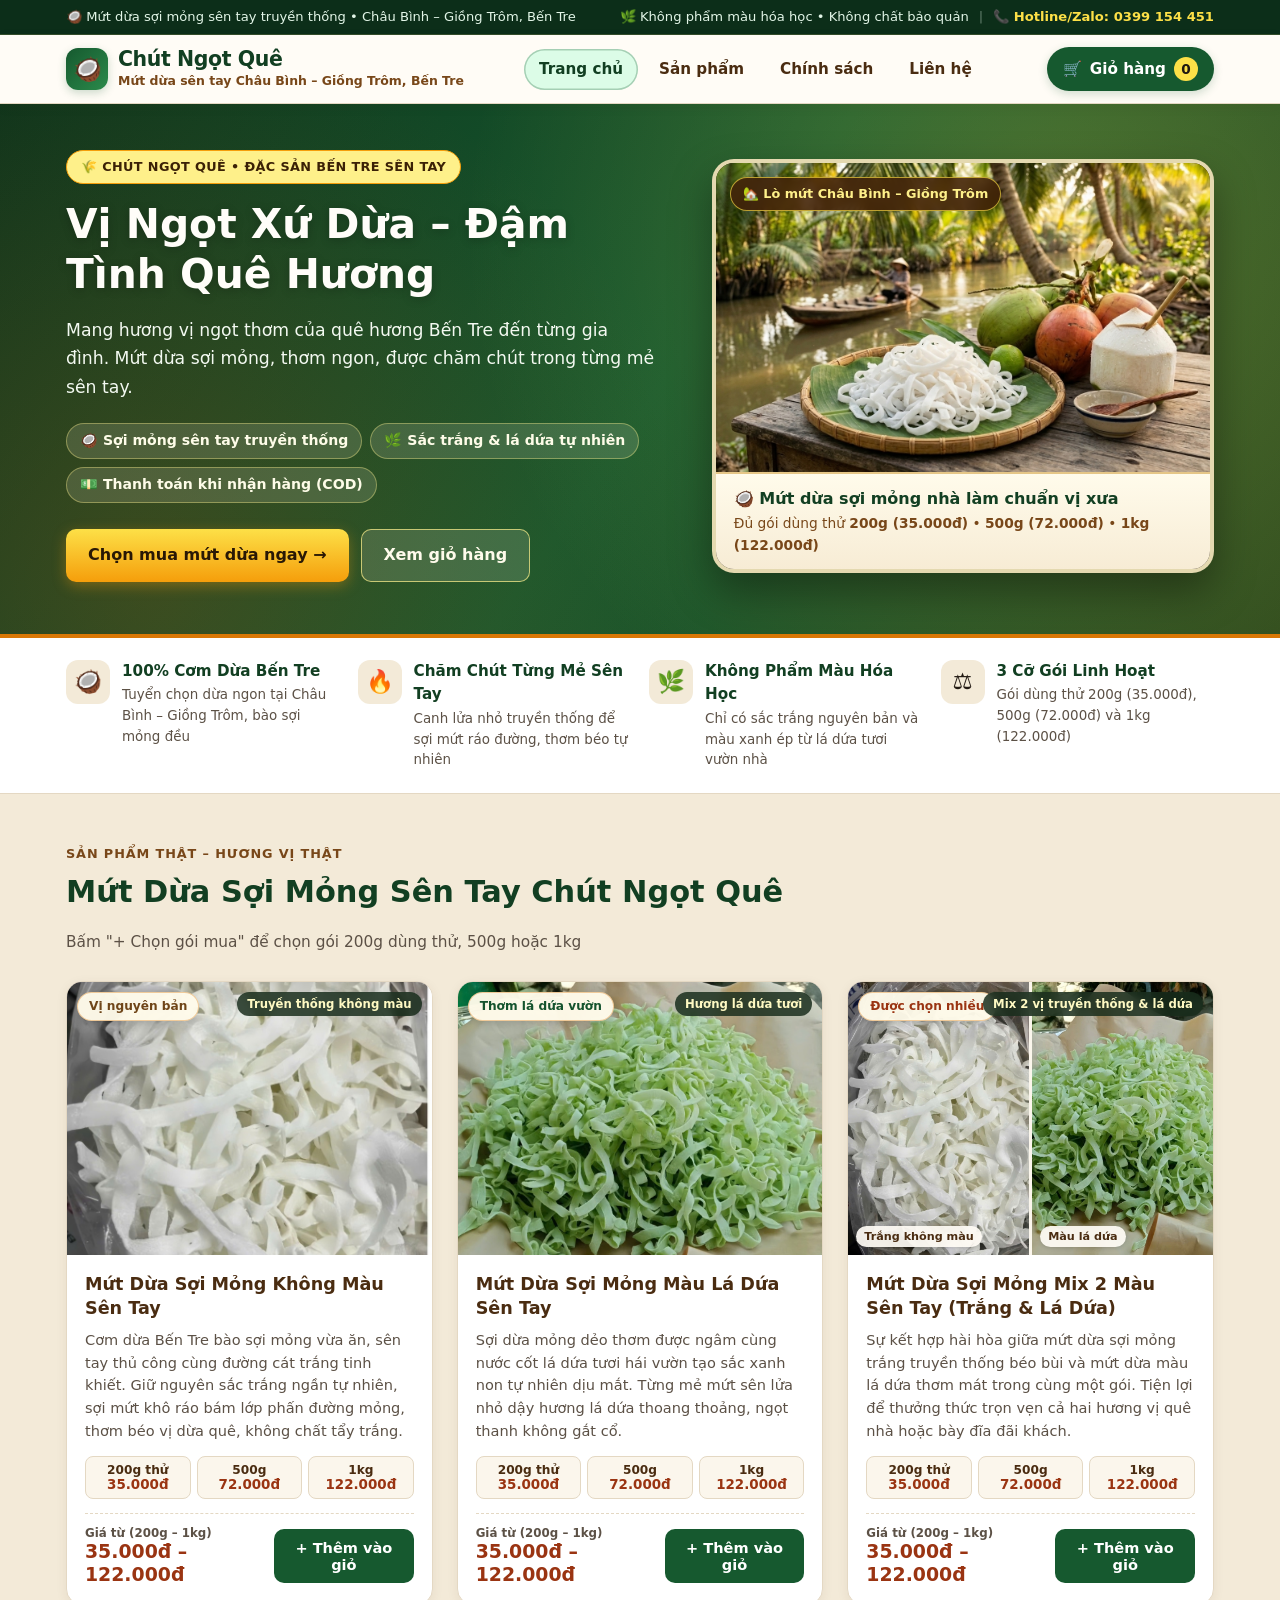
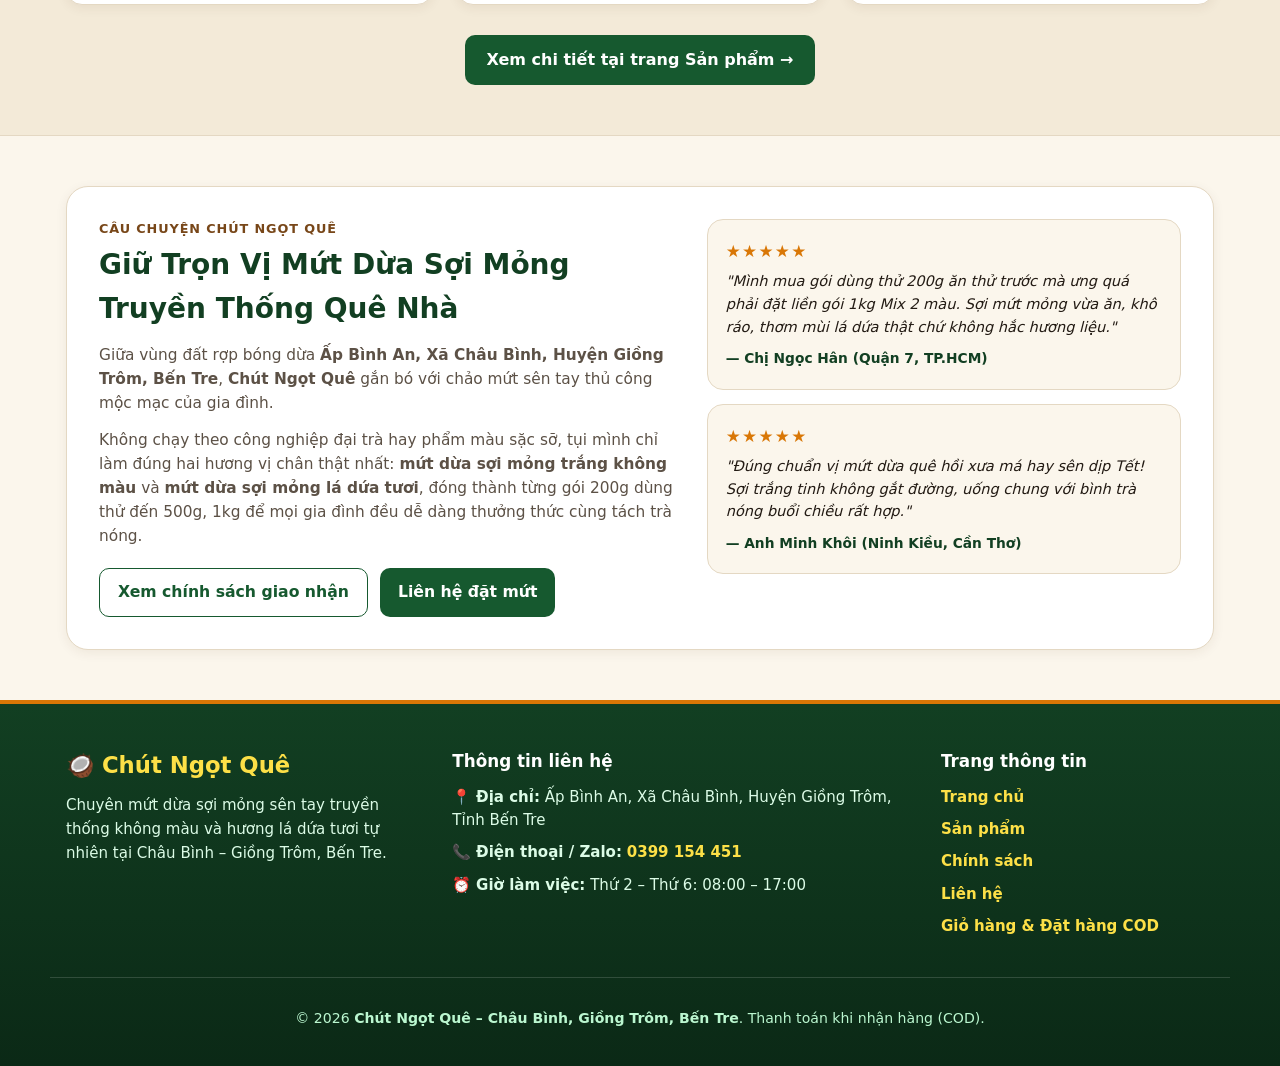
==== commit 5e8f09aa: "Đổi thương hiệu sang Chút Ngọt Quê, cập nhật 3 dòng mứt dừa thật và chọn gói 200g/500g/1kg" ====
--- a/index.html
+++ b/index.html
@@ -3,8 +3,8 @@
 <head>
   <meta charset="UTF-8">
   <meta name="viewport" content="width=device-width, initial-scale=1.0">
-  <meta name="description" content="Đạt Xứ Dừa – Cửa hàng đặc sản mứt dừa non sên tay và dừa xiêm xanh, dừa xiêm đỏ tươi chính gốc Châu Bình – Giồng Trôm, Bến Tre. Giao hàng toàn quốc, thanh toán COD.">
-  <title>Đạt Xứ Dừa – Đặc Sản Châu Bình, Giồng Trôm, Bến Tre Chính Gốc</title>
+  <meta name="description" content="Chút Ngọt Quê – Mứt dừa sợi mỏng sên tay truyền thống và hương lá dứa tự nhiên chính gốc Châu Bình – Giồng Trôm, Bến Tre. Đủ cỡ gói 200g, 500g, 1kg, thanh toán COD.">
+  <title>Chút Ngọt Quê – Vị Ngọt Xứ Dừa, Đậm Tình Quê Hương</title>
   <link rel="icon" href="data:image/svg+xml,%3Csvg xmlns='http://www.w3.org/2000/svg' viewBox='0 0 100 100'%3E%3Ctext y='.9em' font-size='90'%3E%F0%9F%A5%A5%3C/text%3E%3C/svg%3E">
   <link rel="stylesheet" href="style.css">
 </head>
@@ -12,9 +12,9 @@
   <!-- THANH THÔNG BÁO ĐẦU TRANG -->
   <div class="top-utility-bar">
     <div class="container utility-inner">
-      <span>🌾 Cam kết 100% đặc sản nhà vườn Châu Bình – Giồng Trôm, Bến Tre</span>
+      <span>🥥 Mứt dừa sợi mỏng sên tay truyền thống • Châu Bình – Giồng Trôm, Bến Tre</span>
       <div class="utility-right">
-        <span>🚚 Miễn phí giao hàng đơn từ 300.000đ</span>
+        <span>🌿 Không phẩm màu hóa học • Không chất bảo quản</span>
         <span class="utility-sep" aria-hidden="true">|</span>
         <a href="tel:0399154451">📞 Hotline/Zalo: 0399 154 451</a>
       </div>
@@ -24,11 +24,11 @@
   <!-- ĐẦU TRANG ĐIỀU HƯỚNG NHIỀU TRANG -->
   <header class="site-header">
     <div class="container header-inner">
-      <a href="index.html" class="brand-logo" aria-label="Trang chủ Đạt Xứ Dừa">
-        <span class="brand-emblem" aria-hidden="true">🌴</span>
+      <a href="index.html" class="brand-logo" aria-label="Trang chủ Chút Ngọt Quê">
+        <span class="brand-emblem" aria-hidden="true">🥥</span>
         <span class="brand-text">
-          <strong>Đạt Xứ Dừa</strong>
-          <small>Nhà vườn Châu Bình – Giồng Trôm, Bến Tre</small>
+          <strong>Chút Ngọt Quê</strong>
+          <small>Mứt dừa sên tay Châu Bình – Giồng Trôm, Bến Tre</small>
         </span>
       </a>
 
@@ -48,165 +48,125 @@
   </header>
 
   <main>
-    <!-- BANNER CHÍNH MIỀN TÂY SÔNG NƯỚC -->
+    <!-- BANNER CHÍNH TRANG CHỦ -->
     <section class="promo-banner" aria-labelledby="promo-heading">
       <div class="container banner-grid">
         <div class="banner-content">
-          <div class="promo-pill">🌾 QUÀ QUÊ MIỀN TÂY • CHÂU BÌNH – GIỒNG TRÔM, BẾN TRE</div>
-          <h1 id="promo-heading">Thơm Dẻo Mứt Dừa Non – Ngọt Thanh Dừa Xiêm Tươi Hái Vườn</h1>
+          <div class="promo-pill">🌾 CHÚT NGỌT QUÊ • ĐẶC SẢN BẾN TRE SÊN TAY</div>
+          <h1 id="promo-heading">Vị Ngọt Xứ Dừa – Đậm Tình Quê Hương</h1>
           <p class="banner-desc">
-            Gửi trọn vị ngọt lành sông nước miền Tây từ nhà vườn <strong>Châu Bình – Giồng Trôm</strong>: mứt dừa non sên tay dẻo mềm từng mẻ mới, dừa xiêm xanh &amp; dừa xiêm lửa ngọt mát tự nhiên.
-            <strong>Miễn phí giao hàng cho đơn từ 300.000đ!</strong>
+            Mang hương vị ngọt thơm của quê hương Bến Tre đến từng gia đình. Mứt dừa sợi mỏng, thơm ngon, được chăm chút trong từng mẻ sên tay.
           </p>
           <div class="banner-highlights">
-            <span class="highlight-chip">🚚 Freeship đơn từ 300.000đ</span>
-            <span class="highlight-chip">💵 Kiểm tra hàng rồi thanh toán (COD)</span>
-            <span class="highlight-chip">🔄 Đổi trả trong 7 ngày</span>
+            <span class="highlight-chip">🥥 Sợi mỏng sên tay truyền thống</span>
+            <span class="highlight-chip">🌿 Sắc trắng &amp; lá dứa tự nhiên</span>
+            <span class="highlight-chip">💵 Thanh toán khi nhận hàng (COD)</span>
           </div>
           <div class="banner-actions">
-            <a href="san-pham.html" class="btn btn-honey btn-lg">Khám phá cửa hàng sản phẩm →</a>
+            <a href="san-pham.html" class="btn btn-honey btn-lg">Chọn mua mứt dừa ngay →</a>
             <a href="gio-hang.html" class="btn btn-outline-light btn-lg">Xem giỏ hàng</a>
           </div>
         </div>
 
         <div class="banner-visual">
           <figure class="hero-photo-frame">
-            <span class="hero-origin-stamp">🏡 Chính gốc Châu Bình – Giồng Trôm</span>
+            <span class="hero-origin-stamp">🏡 Lò mứt Châu Bình – Giồng Trôm</span>
             <img
               src="images/banner-mien-tay.jpg"
-              alt="Bàn gỗ nhà vườn sông nước miền Tây Bến Tre bày mẹt tre mứt dừa non, dừa xiêm xanh gọt trọc và dừa xiêm đỏ tươi"
+              alt="Mẹt tre lót lá chuối bày mứt dừa sợi mỏng màu trắng sên tay truyền thống bên bờ sông quê Bến Tre"
               class="hero-photo"
             >
             <figcaption class="hero-photo-caption">
-              <div class="caption-title">🥥 Đặc sản nhà vườn xứ dừa Bến Tre</div>
-              <div class="caption-sub">Sên thủ công không chất bảo quản • Đơn dưới 300.000đ ship đồng giá <strong>25.000đ</strong></div>
+              <div class="caption-title">🥥 Mứt dừa sợi mỏng nhà làm chuẩn vị xưa</div>
+              <div class="caption-sub">Đủ gói dùng thử <strong>200g (35.000đ)</strong> • <strong>500g (72.000đ)</strong> • <strong>1kg (122.000đ)</strong></div>
             </figcaption>
           </figure>
         </div>
       </div>
     </section>
 
-    <!-- DẢI 4 GIÁ TRỊ CAM KẾT NHÀ VƯỜN -->
+    <!-- DẢI 4 GIÁ TRỊ CAM KẾT -->
     <section class="trust-strip" aria-label="Cam kết chất lượng">
       <div class="container trust-grid">
         <div class="trust-item">
-          <span class="trust-icon" aria-hidden="true">🌴</span>
-          <div>
-            <strong>100% Dừa Tuyển Tại Vườn</strong>
-            <p>Thu hoạch trực tiếp tại Châu Bình – Giồng Trôm, Bến Tre</p>
-          </div>
-        </div>
-        <div class="trust-item">
-          <span class="trust-icon" aria-hidden="true">🍯</span>
-          <div>
-            <strong>Sên Tay Tự Nhiên</strong>
-            <p>Không chất tẩy trắng, không phụ gia bảo quản hóa học</p>
-          </div>
-        </div>
-        <div class="trust-item">
-          <span class="trust-icon" aria-hidden="true">📦</span>
-          <div>
-            <strong>Đồng Kiểm Khi Nhận COD</strong>
-            <p>Khách mở thùng kiểm tra ưng ý rồi mới thanh toán</p>
-          </div>
-        </div>
-        <div class="trust-item">
-          <span class="trust-icon" aria-hidden="true">🔄</span>
-          <div>
-            <strong>Bảo Hành Đổi Trả 7 Ngày</strong>
-            <p>Đổi mới 1-1 miễn phí nếu trái hư hoặc hở túi mứt</p>
-          </div>
-        </div>
-      </div>
-    </section>
-
-    <!-- 2 NHÓM ĐẶC SẢN CHỦ LỰC -->
-    <section class="section-block category-showcase-section" aria-labelledby="cat-showcase-heading">
-      <div class="container">
-        <div class="section-header">
-          <div>
-            <span class="section-eyebrow">TINH HOA ĐẤT PHÙ SA</span>
-            <h2 id="cat-showcase-heading">Hai Dòng Đặc Sản Chủ Lực Tại Đạt Xứ Dừa</h2>
-          </div>
-          <a href="san-pham.html" class="link-arrow">Xem tất cả 8 món đặc sản →</a>
-        </div>
-
-        <div class="category-showcase-grid">
-          <a href="san-pham.html?nhom=mut-dua" class="showcase-card">
-            <div class="showcase-img-wrap">
-              <img src="images/md-la-dua.jpg" alt="Mứt dừa non Bến Tre sên tay trên mẹt tre" loading="lazy">
-            </div>
-            <div class="showcase-content">
-              <span class="showcase-tag">4 hương vị tự nhiên</span>
-              <h3>🥥 Mứt Dừa Non Bến Tre Sên Tay</h3>
-              <p>Sợi cơm dừa non dày dẻo mềm, ít ngọt, quyện sữa tươi truyền thống, lá dứa vườn, sầu riêng chín cây và cà phê muối.</p>
-              <span class="showcase-cta">Khám phá nhóm Mứt dừa →</span>
-            </div>
-          </a>
-
-          <a href="san-pham.html?nhom=dua-trai" class="showcase-card">
-            <div class="showcase-img-wrap">
-              <img src="images/dt-xiem-do-5.jpg" alt="Dừa xiêm xanh và dừa xiêm đỏ tươi hái vườn Bến Tre" loading="lazy">
-            </div>
-            <div class="showcase-content">
-              <span class="showcase-tag">Hái tươi mỗi sáng</span>
-              <h3>🌴 Dừa Xiêm Xanh &amp; Dừa Xiêm Đỏ Tươi</h3>
-              <p>Đủ lốc 5 trái gọt trọc cắm ống hút uống liền tiện lợi và thùng 10 trái nguyên vỏ giữ tươi lâu làm quà biếu miền Tây.</p>
-              <span class="showcase-cta">Khám phá nhóm Dừa trái tươi →</span>
-            </div>
-          </a>
-        </div>
-      </div>
-    </section>
-
-    <!-- KỆ SẢN PHẨM BÁN CHẠY TIÊU BIỂU -->
+          <span class="trust-icon" aria-hidden="true">🥥</span>
+          <div>
+            <strong>100% Cơm Dừa Bến Tre</strong>
+            <p>Tuyển chọn dừa ngon tại Châu Bình – Giồng Trôm, bào sợi mỏng đều</p>
+          </div>
+        </div>
+        <div class="trust-item">
+          <span class="trust-icon" aria-hidden="true">🔥</span>
+          <div>
+            <strong>Chăm Chút Từng Mẻ Sên Tay</strong>
+            <p>Canh lửa nhỏ truyền thống để sợi mứt ráo đường, thơm béo tự nhiên</p>
+          </div>
+        </div>
+        <div class="trust-item">
+          <span class="trust-icon" aria-hidden="true">🌿</span>
+          <div>
+            <strong>Không Phẩm Màu Hóa Học</strong>
+            <p>Chỉ có sắc trắng nguyên bản và màu xanh ép từ lá dứa tươi vườn nhà</p>
+          </div>
+        </div>
+        <div class="trust-item">
+          <span class="trust-icon" aria-hidden="true">⚖️</span>
+          <div>
+            <strong>3 Cỡ Gói Linh Hoạt</strong>
+            <p>Gói dùng thử 200g (35.000đ), 500g (72.000đ) và 1kg (122.000đ)</p>
+          </div>
+        </div>
+      </div>
+    </section>
+
+    <!-- KỆ 3 SẢN PHẨM CHÍNH CỦA CHÚT NGỌT QUÊ -->
     <section class="section-block featured-section" aria-labelledby="featured-heading">
       <div class="container">
         <div class="section-header">
           <div>
-            <span class="section-eyebrow">ĐƯỢC KHÁCH CHỌN NHIỀU NHẤT</span>
-            <h2 id="featured-heading">Đặc Sản Nổi Bật Trong Tuần</h2>
-          </div>
-          <p class="section-subtitle">Thêm nhanh vào giỏ hoặc sang trang Sản phẩm để lọc &amp; xem đầy đủ</p>
-        </div>
-
-        <div class="products-grid" id="featured-products-grid">
-          <!-- Render 4 món tiêu biểu bằng script.js -->
+            <span class="section-eyebrow">SẢN PHẨM THẬT – HƯƠNG VỊ THẬT</span>
+            <h2 id="featured-heading">Mứt Dừa Sợi Mỏng Sên Tay Chút Ngọt Quê</h2>
+          </div>
+          <p class="section-subtitle">Bấm "+ Chọn gói mua" để chọn gói 200g dùng thử, 500g hoặc 1kg</p>
+        </div>
+
+        <div class="products-grid products-grid-3" id="featured-products-grid">
+          <!-- Render 3 sản phẩm thật bằng script.js -->
         </div>
 
         <div class="section-center-action">
-          <a href="san-pham.html" class="btn btn-primary btn-lg">Xem trọn bộ 8 sản phẩm tại Cửa hàng →</a>
-        </div>
-      </div>
-    </section>
-
-    <!-- CÂU CHUYỆN NHÀ VƯỜN & ĐÁNH GIÁ KHÁCH HÀNG -->
+          <a href="san-pham.html" class="btn btn-primary btn-lg">Xem chi tiết tại trang Sản phẩm →</a>
+        </div>
+      </div>
+    </section>
+
+    <!-- CÂU CHUYỆN BẾP MỨT QUÊ & CẢM NHẬN KHÁCH HÀNG -->
     <section class="section-block story-reviews-section" aria-labelledby="story-heading">
       <div class="container">
         <div class="story-banner-box">
           <div class="story-text-col">
-            <span class="section-eyebrow">CÂU CHUYỆN NHÀ VƯỜN</span>
-            <h2 id="story-heading">Từ Rặng Dừa Châu Bình – Giồng Trôm Đến Bàn Trà Gia Đình Việt</h2>
+            <span class="section-eyebrow">CÂU CHUYỆN CHÚT NGỌT QUÊ</span>
+            <h2 id="story-heading">Giữ Trọn Vị Mứt Dừa Sợi Mỏng Truyền Thống Quê Nhà</h2>
             <p>
-              Sinh ra giữa vùng đất cù lao rợp bóng dừa <strong>Ấp Bình An, Xã Châu Bình, Huyện Giồng Trôm</strong>, gia đình Đạt Xứ Dừa giữ trọn nghề sên mứt dừa non trên bếp lửa nhỏ và tuyển lựa từng quầy dừa xiêm đúng độ ngọt thanh.
+              Giữa vùng đất rợp bóng dừa <strong>Ấp Bình An, Xã Châu Bình, Huyện Giồng Trôm, Bến Tre</strong>, <strong>Chút Ngọt Quê</strong> gắn bó với chảo mứt sên tay thủ công mộc mạc của gia đình.
             </p>
             <p>
-              Mỗi đơn hàng gửi đi đều được đóng gói kỹ lưỡng kèm cam kết <strong>đổi trả trong 7 ngày</strong>, để dù bạn ở TP.HCM hay các tỉnh xa vẫn thưởng thức trọn vẹn hương vị chân chất miền Tây.
+              Không chạy theo công nghiệp đại trà hay phẩm màu sặc sỡ, tụi mình chỉ làm đúng hai hương vị chân thật nhất: <strong>mứt dừa sợi mỏng trắng không màu</strong> và <strong>mứt dừa sợi mỏng lá dứa tươi</strong>, đóng thành từng gói 200g dùng thử đến 500g, 1kg để mọi gia đình đều dễ dàng thưởng thức cùng tách trà nóng.
             </p>
             <div class="story-actions">
-              <a href="chinh-sach.html" class="btn btn-outline-dark">Tìm hiểu chính sách bảo hành</a>
-              <a href="lien-he.html" class="btn btn-primary">Liên hệ nhà vườn</a>
+              <a href="chinh-sach.html" class="btn btn-outline-dark">Xem chính sách giao nhận</a>
+              <a href="lien-he.html" class="btn btn-primary">Liên hệ đặt mứt</a>
             </div>
           </div>
           <div class="reviews-col">
             <div class="review-card">
               <div class="review-stars" aria-label="5 trên 5 sao">★★★★★</div>
-              <p>"Mứt dừa non lá dứa với sầu riêng dẻo mềm chứ không bị khô cứng đầy đường như ngoài chợ. Đặt 3 gói được freeship tận Quận 7 rất nhanh!"</p>
+              <p>"Mình mua gói dùng thử 200g ăn thử trước mà ưng quá phải đặt liền gói 1kg Mix 2 màu. Sợi mứt mỏng vừa ăn, khô ráo, thơm mùi lá dứa thật chứ không hắc hương liệu."</p>
               <strong>— Chị Ngọc Hân (Quận 7, TP.HCM)</strong>
             </div>
             <div class="review-card">
               <div class="review-stars" aria-label="5 trên 5 sao">★★★★★</div>
-              <p>"Thùng 10 trái dừa xiêm lửa vỏ cam đỏ nhìn sang, đem biếu ông bà ai cũng khen nước ngọt thanh mát. Shop gọi xác nhận đơn rất lịch sự."</p>
+              <p>"Đúng chuẩn vị mứt dừa quê hồi xưa má hay sên dịp Tết! Sợi trắng tinh không gắt đường, uống chung với bình trà nóng buổi chiều rất hợp."</p>
               <strong>— Anh Minh Khôi (Ninh Kiều, Cần Thơ)</strong>
             </div>
           </div>
@@ -219,12 +179,12 @@
   <footer class="site-footer">
     <div class="container footer-grid">
       <div class="footer-brand">
-        <div class="footer-logo">🌴 Đạt Xứ Dừa</div>
-        <p>Thương hiệu mứt dừa non sên tay truyền thống và dừa xiêm xanh, dừa xiêm đỏ tươi hái vườn chính gốc Châu Bình – Giồng Trôm, Bến Tre.</p>
+        <div class="footer-logo">🥥 Chút Ngọt Quê</div>
+        <p>Chuyên mứt dừa sợi mỏng sên tay truyền thống không màu và hương lá dứa tươi tự nhiên tại Châu Bình – Giồng Trôm, Bến Tre.</p>
       </div>
 
       <div class="footer-contact">
-        <h3>Thông tin nhà vườn</h3>
+        <h3>Thông tin liên hệ</h3>
         <ul>
           <li>📍 <strong>Địa chỉ:</strong> Ấp Bình An, Xã Châu Bình, Huyện Giồng Trôm, Tỉnh Bến Tre</li>
           <li>📞 <strong>Điện thoại / Zalo:</strong> <a href="tel:0399154451">0399 154 451</a></li>
@@ -236,15 +196,15 @@
         <h3>Trang thông tin</h3>
         <ul>
           <li><a href="index.html">Trang chủ</a></li>
-          <li><a href="san-pham.html">Cửa hàng sản phẩm</a></li>
-          <li><a href="chinh-sach.html">Chính sách giao hàng &amp; Đổi trả</a></li>
-          <li><a href="lien-he.html">Liên hệ &amp; Đặt sỉ</a></li>
-          <li><a href="gio-hang.html">Giỏ hàng &amp; Thanh toán COD</a></li>
+          <li><a href="san-pham.html">Sản phẩm</a></li>
+          <li><a href="chinh-sach.html">Chính sách</a></li>
+          <li><a href="lien-he.html">Liên hệ</a></li>
+          <li><a href="gio-hang.html">Giỏ hàng &amp; Đặt hàng COD</a></li>
         </ul>
       </div>
     </div>
     <div class="container footer-bottom">
-      <p>© 2026 Cửa hàng <strong>Đạt Xứ Dừa – Châu Bình, Giồng Trôm, Bến Tre</strong>. Thanh toán an toàn khi nhận hàng (COD).</p>
+      <p>© 2026 <strong>Chút Ngọt Quê – Châu Bình, Giồng Trôm, Bến Tre</strong>. Thanh toán khi nhận hàng (COD).</p>
     </div>
   </footer>
 
@@ -257,26 +217,58 @@
     <a href="gio-hang.html" class="btn btn-primary btn-sm">Xem giỏ &amp; Đặt hàng →</a>
   </div>
 
+  <!-- Hộp thoại chọn cỡ gói (200g / 500g / 1kg) khi bấm Thêm vào giỏ -->
+  <div class="pack-modal-backdrop" id="pack-selector-modal" role="dialog" aria-modal="true" aria-labelledby="pack-modal-title" hidden>
+    <div class="pack-modal-card">
+      <button type="button" class="modal-close-x" id="close-pack-modal" aria-label="Đóng bảng chọn gói">✕</button>
+      <div class="pack-modal-header">
+        <div class="pack-modal-thumb" id="pack-modal-thumb"></div>
+        <div>
+          <span class="detail-badge" id="pack-modal-badge">Sên tay thủ công</span>
+          <h2 id="pack-modal-title">Chọn trọng lượng gói mứt</h2>
+        </div>
+      </div>
+
+      <p class="pack-modal-prompt">Chọn quy cách đóng gói bạn muốn mua:</p>
+      <div class="pack-options-list" id="pack-options-list" role="radiogroup" aria-label="Chọn quy cách gói">
+        <!-- Render 3 gói 200g, 500g, 1kg bằng script.js -->
+      </div>
+
+      <div class="pack-qty-row">
+        <span>Số lượng gói:</span>
+        <div class="pack-qty-stepper">
+          <button type="button" class="qty-btn" id="pack-qty-minus" aria-label="Giảm số lượng">−</button>
+          <span class="qty-value" id="pack-qty-value">1</span>
+          <button type="button" class="qty-btn" id="pack-qty-plus" aria-label="Tăng số lượng">+</button>
+        </div>
+      </div>
+
+      <button type="button" class="btn btn-primary btn-block btn-lg" id="confirm-add-pack-btn">
+        Thêm vào giỏ hàng (35.000đ)
+      </button>
+    </div>
+  </div>
+
   <!-- Hộp thoại xem nhanh chi tiết sản phẩm -->
   <div class="product-modal-backdrop" id="product-detail-modal" role="dialog" aria-modal="true" aria-labelledby="detail-modal-title" hidden>
     <div class="product-modal-card">
       <button type="button" class="modal-close-x" id="close-detail-modal" aria-label="Đóng chi tiết sản phẩm">✕</button>
       <div class="detail-modal-grid">
-        <div class="detail-img-col">
-          <img id="detail-modal-img" src="images/md-sua-tuoi.jpg" alt="">
+        <div class="detail-img-col" id="detail-img-col">
+          <img id="detail-modal-img" src="images/mut-dua-trang-that.jpg" alt="">
         </div>
         <div class="detail-info-col">
-          <span class="detail-badge" id="detail-modal-badge">Đặc sản</span>
+          <span class="detail-badge" id="detail-modal-badge">Mứt dừa sên tay</span>
           <h2 id="detail-modal-title">Tên sản phẩm</h2>
-          <div class="detail-price" id="detail-modal-price">0đ</div>
+          <div class="detail-price" id="detail-modal-price">35.000đ – 122.000đ</div>
           <p class="detail-desc" id="detail-modal-desc"></p>
           <div class="detail-meta-box">
-            <div><strong>📦 Quy cách:</strong> <span id="detail-modal-unit"></span></div>
+            <div><strong>⚖️ Bảng giá 3 gói:</strong> 200g: <strong>35.000đ</strong> • 500g: <strong>72.000đ</strong> • 1kg: <strong>122.000đ</strong></div>
             <div><strong>📍 Nguồn gốc:</strong> <span id="detail-modal-origin"></span></div>
-            <div><strong>❄️ Bảo quản:</strong> <span id="detail-modal-storage"></span></div>
+            <div><strong>🫙 Bảo quản:</strong> <span id="detail-modal-storage"></span></div>
           </div>
           <div class="detail-actions">
-            <button type="button" class="btn btn-primary btn-lg" id="detail-add-cart-btn">+ Thêm vào giỏ hàng</button>
+            <button type="button" class="btn btn-primary btn-lg" id="detail-add-cart-btn">+ Chọn gói &amp; Thêm vào giỏ</button>
             <a href="gio-hang.html" class="btn btn-outline-dark btn-lg">Đi tới giỏ hàng</a>
           </div>
         </div>
--- a/style.css
+++ b/style.css
@@ -1,6 +1,6 @@
 /* ==========================================================================
-   ĐẠT XỨ DỪA – GIAO DIỆN ĐA TRANG THƯƠNG MẠI ĐIỆN TỬ ĐẶC SẢN MIỀN TÂY
-   5 trang độc lập: Trang chủ, Sản phẩm, Chính sách, Liên hệ, Giỏ hàng COD
+   CHÚT NGỌT QUÊ – GIAO DIỆN ĐA TRANG MỨT DỪA SỢI MỎNG SÊN TAY BẾN TRE
+   5 trang độc lập + Bảng chọn gói 200g / 500g / 1kg + Khung ảnh ghép đôi Mix 2 vị
    ========================================================================== */
 
 :root {
@@ -186,7 +186,7 @@
 }
 
 .brand-text strong {
-  font-size: 1.26rem;
+  font-size: 1.28rem;
   font-weight: 800;
   letter-spacing: -0.02em;
   color: var(--green-900);
@@ -352,7 +352,7 @@
 
 .banner-grid {
   display: grid;
-  grid-template-columns: 1.12fr 0.88fr;
+  grid-template-columns: 1.1fr 0.9fr;
   gap: 32px;
   align-items: center;
 }
@@ -372,25 +372,25 @@
 
 .promo-banner h1 {
   margin: 0 0 16px;
-  font-size: clamp(1.7rem, 3.2vw, 2.42rem);
+  font-size: clamp(1.8rem, 3.4vw, 2.55rem);
   line-height: 1.22;
   font-weight: 800;
   text-shadow: 0 2px 10px rgba(0, 0, 0, 0.22);
 }
 
 .banner-desc {
-  margin: 0 0 20px;
-  font-size: 1.04rem;
+  margin: 0 0 22px;
+  font-size: 1.08rem;
   color: #f3f9f1;
-  max-width: 600px;
-  line-height: 1.62;
+  max-width: 590px;
+  line-height: 1.65;
 }
 
 .banner-highlights {
   display: flex;
   flex-wrap: wrap;
   gap: 8px;
-  margin-bottom: 24px;
+  margin-bottom: 26px;
 }
 
 .highlight-chip {
@@ -415,7 +415,7 @@
   border-radius: var(--radius-lg);
   overflow: hidden;
   background-color: #291d12;
-  border: 4px solid rgba(254, 243, 199, 0.85);
+  border: 4px solid rgba(254, 243, 199, 0.88);
   box-shadow: 0 18px 42px rgba(0, 0, 0, 0.38);
 }
 
@@ -460,7 +460,7 @@
   color: var(--wood-600);
 }
 
-/* ======================== TIÊU ĐỀ CÁC TRANG CON (SUBPAGE HERO) ======================== */
+/* ======================== TIÊU ĐỀ CÁC TRANG CON ======================== */
 .subpage-hero {
   background:
     radial-gradient(circle at 85% 20%, rgba(253, 224, 71, 0.18) 0%, rgba(253, 224, 71, 0) 55%),
@@ -494,10 +494,10 @@
   margin: 0;
   color: #e8f5e9;
   font-size: 1rem;
-  max-width: 720px;
-}
-
-/* ======================== TRANG CHỦ: DẢI CAM KẾT & NHÓM CHỦ LỰC ======================== */
+  max-width: 740px;
+}
+
+/* ======================== TRANG CHỦ: DẢI CAM KẾT & CÂU CHUYỆN ======================== */
 .trust-strip {
   background-color: #ffffff;
   border-bottom: 1px solid var(--border-color);
@@ -575,90 +575,8 @@
   font-size: 0.96rem;
 }
 
-.category-showcase-grid {
-  display: grid;
-  grid-template-columns: repeat(2, 1fr);
-  gap: 24px;
-}
-
-.showcase-card {
-  display: grid;
-  grid-template-columns: 0.95fr 1.05fr;
-  background-color: #ffffff;
-  border: 1.5px solid var(--border-color);
-  border-radius: var(--radius-md);
-  overflow: hidden;
-  text-decoration: none !important;
-  color: var(--text-main);
-  box-shadow: var(--shadow-sm);
-  transition: transform 0.2s ease, box-shadow 0.2s ease, border-color 0.2s ease;
-}
-
-.showcase-card:hover {
-  transform: translateY(-4px);
-  box-shadow: var(--shadow-md);
-  border-color: var(--green-700);
-}
-
-.showcase-img-wrap {
-  min-height: 220px;
-  overflow: hidden;
-  background-color: var(--bamboo-warm);
-}
-
-.showcase-img-wrap img {
-  width: 100%;
-  height: 100%;
-  object-fit: cover;
-  display: block;
-  transition: transform 0.35s ease;
-}
-
-.showcase-card:hover .showcase-img-wrap img {
-  transform: scale(1.06);
-}
-
-.showcase-content {
-  padding: 22px;
-  display: flex;
-  flex-direction: column;
-  justify-content: center;
-}
-
-.showcase-tag {
-  display: inline-block;
-  align-self: flex-start;
-  background-color: var(--green-50);
-  color: var(--green-800);
-  border: 1px solid #bbf7d0;
-  padding: 3px 10px;
-  border-radius: 999px;
-  font-size: 0.76rem;
-  font-weight: 800;
-  margin-bottom: 10px;
-}
-
-.showcase-content h3 {
-  margin: 0 0 8px;
-  font-size: 1.2rem;
-  color: var(--wood-800);
-}
-
-.showcase-content p {
-  margin: 0 0 14px;
-  font-size: 0.91rem;
-  color: var(--text-muted);
-}
-
-.showcase-cta {
-  font-weight: 800;
-  font-size: 0.93rem;
-  color: var(--green-800);
-}
-
 .featured-section {
   background-color: var(--bamboo-warm);
-  border-top: 1px solid var(--border-color);
   border-bottom: 1px solid var(--border-color);
 }
 
@@ -667,7 +585,6 @@
   text-align: center;
 }
 
-/* Câu chuyện & Đánh giá trên Trang chủ */
 .story-banner-box {
   display: grid;
   grid-template-columns: 1.1fr 0.9fr;
@@ -730,7 +647,7 @@
   color: var(--green-900);
 }
 
-/* ======================== TRANG SẢN PHẨM & THẺ SẢN PHẨM ======================== */
+/* ======================== TRANG SẢN PHẨM & THẺ 3 SẢN PHẨM ======================== */
 .catalog-toolbar {
   display: flex;
   align-items: center;
@@ -788,10 +705,10 @@
   flex-wrap: wrap;
 }
 
-.search-box-wrap input,
-.sort-box-wrap select {
+.search-box-wrap input {
   padding: 10px 13px;
   min-height: 42px;
+  min-width: 260px;
   border: 1.5px solid var(--border-color);
   border-radius: var(--radius-sm);
   font-family: inherit;
@@ -800,12 +717,7 @@
   background-color: #ffffff;
 }
 
-.search-box-wrap input {
-  min-width: 250px;
-}
-
-.search-box-wrap input:focus,
-.sort-box-wrap select:focus {
+.search-box-wrap input:focus {
   outline: none;
   border-color: var(--green-700);
   box-shadow: 0 0 0 3px rgba(22, 89, 47, 0.14);
@@ -813,8 +725,12 @@
 
 .products-grid {
   display: grid;
-  grid-template-columns: repeat(4, 1fr);
-  gap: 22px;
+  grid-template-columns: repeat(3, 1fr);
+  gap: 24px;
+}
+
+.products-grid-3 {
+  grid-template-columns: repeat(3, 1fr);
 }
 
 .empty-search-state {
@@ -861,14 +777,56 @@
 }
 
 .product-card:hover .product-photo {
+  transform: scale(1.04);
+}
+
+/* Khung ảnh ghép đôi 2 tấm ảnh thật cho dòng Mix 2 màu */
+.product-split-photos {
+  width: 100%;
+  height: 100%;
+  display: grid;
+  grid-template-columns: 1fr 1fr;
+  gap: 3px;
+  background-color: var(--bamboo-cream);
+}
+
+.split-half {
+  position: relative;
+  width: 100%;
+  height: 100%;
+  overflow: hidden;
+}
+
+.split-half img {
+  width: 100%;
+  height: 100%;
+  object-fit: cover;
+  display: block;
+  transition: transform 0.35s ease;
+}
+
+.product-card:hover .split-half img {
   transform: scale(1.05);
+}
+
+.split-label {
+  position: absolute;
+  bottom: 8px;
+  left: 8px;
+  background-color: rgba(255, 252, 246, 0.92);
+  color: var(--wood-800);
+  padding: 2px 8px;
+  border-radius: 999px;
+  font-size: 0.7rem;
+  font-weight: 800;
+  box-shadow: 0 1px 4px rgba(0, 0, 0, 0.16);
 }
 
 .product-badge {
   position: absolute;
   top: 10px;
   left: 10px;
-  z-index: 2;
+  z-index: 3;
   background-color: rgba(255, 251, 235, 0.96);
   border: 1px solid rgba(217, 119, 6, 0.35);
   padding: 4px 11px;
@@ -880,9 +838,9 @@
 
 .product-category-tag {
   position: absolute;
-  bottom: 10px;
+  top: 10px;
   right: 10px;
-  z-index: 2;
+  z-index: 3;
   background-color: rgba(25, 45, 28, 0.84);
   color: #fef9c3;
   padding: 3px 10px;
@@ -893,7 +851,7 @@
 }
 
 .product-body {
-  padding: 16px;
+  padding: 18px;
   display: flex;
   flex-direction: column;
   flex: 1;
@@ -901,7 +859,7 @@
 
 .product-title {
   margin: 0 0 8px;
-  font-size: 1.04rem;
+  font-size: 1.1rem;
   line-height: 1.36;
   color: var(--wood-800);
   cursor: pointer;
@@ -912,21 +870,48 @@
 }
 
 .product-desc {
-  margin: 0 0 12px;
-  font-size: 0.89rem;
+  margin: 0 0 14px;
+  font-size: 0.91rem;
   color: var(--text-muted);
   flex: 1;
 }
 
-.product-unit {
-  font-size: 0.82rem;
-  color: var(--wood-600);
-  font-weight: 700;
-  margin-bottom: 12px;
+/* Nút xem nhanh 3 mức giá gói ngay trên thẻ sản phẩm */
+.product-pack-chips {
+  display: grid;
+  grid-template-columns: repeat(3, 1fr);
+  gap: 6px;
+  margin-bottom: 14px;
+}
+
+.pack-chip-btn {
+  display: flex;
+  flex-direction: column;
+  align-items: center;
+  padding: 6px 4px;
+  border-radius: 8px;
+  border: 1px solid var(--border-color);
   background-color: var(--bamboo-cream);
-  padding: 5px 10px;
-  border-radius: 6px;
-  border: 1px solid #ede2ce;
+  cursor: pointer;
+  font-family: inherit;
+  transition: all 0.15s ease;
+}
+
+.pack-chip-btn:hover {
+  border-color: var(--green-700);
+  background-color: var(--green-50);
+}
+
+.pack-chip-weight {
+  font-size: 0.76rem;
+  font-weight: 700;
+  color: var(--wood-800);
+}
+
+.pack-chip-price {
+  font-size: 0.84rem;
+  font-weight: 800;
+  color: var(--amber-700);
 }
 
 .product-footer {
@@ -938,15 +923,27 @@
   border-top: 1px dashed var(--border-color);
 }
 
+.product-price-block {
+  display: flex;
+  flex-direction: column;
+  line-height: 1.2;
+}
+
+.product-price-from {
+  font-size: 0.74rem;
+  color: var(--text-muted);
+  font-weight: 600;
+}
+
 .product-price {
-  font-size: 1.2rem;
+  font-size: 1.18rem;
   font-weight: 800;
   color: var(--amber-700);
 }
 
 .btn-add-cart {
-  padding: 9px 14px;
-  font-size: 0.89rem;
+  padding: 10px 15px;
+  font-size: 0.91rem;
   border-radius: var(--radius-sm);
 }
 
@@ -963,11 +960,12 @@
   flex-wrap: wrap;
 }
 
-/* Modal Xem nhanh chi tiết sản phẩm */
+/* ======================== HỘP THOẠI CHỌN CỠ GÓI (200g / 500g / 1kg) ======================== */
+.pack-modal-backdrop,
 .product-modal-backdrop {
   position: fixed;
   inset: 0;
-  z-index: 290;
+  z-index: 295;
   background-color: rgba(17, 24, 39, 0.65);
   display: flex;
   align-items: center;
@@ -975,6 +973,161 @@
   padding: 16px;
 }
 
+.pack-modal-card {
+  position: relative;
+  background-color: #ffffff;
+  border-radius: var(--radius-lg);
+  max-width: 490px;
+  width: 100%;
+  padding: 24px;
+  box-shadow: 0 22px 54px rgba(0, 0, 0, 0.3);
+  max-height: 92vh;
+  overflow-y: auto;
+}
+
+.pack-modal-header {
+  display: flex;
+  align-items: center;
+  gap: 14px;
+  padding-right: 34px;
+  margin-bottom: 16px;
+}
+
+.pack-modal-thumb {
+  width: 72px;
+  height: 72px;
+  border-radius: 12px;
+  overflow: hidden;
+  border: 1.5px solid var(--border-color);
+  flex-shrink: 0;
+  background-color: var(--bamboo-warm);
+}
+
+.pack-modal-thumb img {
+  width: 100%;
+  height: 100%;
+  object-fit: cover;
+  display: block;
+}
+
+.pack-modal-header h2 {
+  margin: 0;
+  font-size: 1.15rem;
+  line-height: 1.32;
+  color: var(--green-900);
+}
+
+.pack-modal-prompt {
+  margin: 0 0 10px;
+  font-weight: 700;
+  font-size: 0.92rem;
+  color: var(--wood-800);
+}
+
+.pack-options-list {
+  display: flex;
+  flex-direction: column;
+  gap: 10px;
+  margin-bottom: 18px;
+}
+
+.pack-option-card {
+  display: flex;
+  align-items: center;
+  justify-content: space-between;
+  gap: 12px;
+  width: 100%;
+  padding: 13px 15px;
+  border-radius: var(--radius-sm);
+  border: 2px solid var(--border-color);
+  background-color: #fdfbf7;
+  cursor: pointer;
+  text-align: left;
+  font-family: inherit;
+  transition: all 0.15s ease;
+}
+
+.pack-option-card:hover {
+  border-color: var(--green-700);
+  background-color: #ffffff;
+}
+
+.pack-option-card.is-selected {
+  border-color: var(--green-800);
+  background-color: var(--green-50);
+  box-shadow: 0 3px 10px rgba(22, 89, 47, 0.12);
+}
+
+.pack-opt-left {
+  display: flex;
+  align-items: center;
+  gap: 12px;
+}
+
+.pack-radio-dot {
+  width: 20px;
+  height: 20px;
+  border-radius: 999px;
+  border: 2px solid #9ca3af;
+  display: inline-flex;
+  align-items: center;
+  justify-content: center;
+  flex-shrink: 0;
+}
+
+.pack-option-card.is-selected .pack-radio-dot {
+  border-color: var(--green-800);
+  background-color: var(--green-800);
+}
+
+.pack-option-card.is-selected .pack-radio-dot::after {
+  content: "";
+  width: 8px;
+  height: 8px;
+  border-radius: 999px;
+  background-color: #ffffff;
+}
+
+.pack-opt-title {
+  display: block;
+  font-size: 0.98rem;
+  font-weight: 800;
+  color: var(--text-main);
+}
+
+.pack-opt-desc {
+  display: block;
+  font-size: 0.82rem;
+  color: var(--text-muted);
+}
+
+.pack-opt-price {
+  font-size: 1.15rem;
+  font-weight: 800;
+  color: var(--amber-700);
+  white-space: nowrap;
+}
+
+.pack-qty-row {
+  display: flex;
+  align-items: center;
+  justify-content: space-between;
+  gap: 12px;
+  padding: 12px 14px;
+  background-color: var(--bamboo-cream);
+  border-radius: var(--radius-sm);
+  border: 1px solid var(--border-color);
+  margin-bottom: 16px;
+  font-weight: 700;
+}
+
+.pack-qty-stepper {
+  display: inline-flex;
+  align-items: center;
+  gap: 8px;
+}
+
+/* Modal Xem chi tiết sản phẩm */
 .product-modal-card {
   position: relative;
   background-color: #ffffff;
@@ -999,6 +1152,7 @@
   font-size: 1.1rem;
   font-weight: 800;
   cursor: pointer;
+  z-index: 4;
 }
 
 .detail-modal-grid {
@@ -1008,23 +1162,29 @@
   align-items: center;
 }
 
+.detail-img-col {
+  border-radius: var(--radius-md);
+  overflow: hidden;
+  border: 1.5px solid var(--border-color);
+  aspect-ratio: 4 / 3;
+}
+
 .detail-img-col img {
   width: 100%;
-  aspect-ratio: 4 / 3;
+  height: 100%;
   object-fit: cover;
-  border-radius: var(--radius-md);
-  border: 1.5px solid var(--border-color);
+  display: block;
 }
 
 .detail-badge {
   display: inline-block;
   background-color: var(--bamboo-warm);
   color: var(--wood-800);
-  padding: 4px 12px;
+  padding: 3px 11px;
   border-radius: 999px;
-  font-size: 0.8rem;
-  font-weight: 800;
-  margin-bottom: 8px;
+  font-size: 0.78rem;
+  font-weight: 800;
+  margin-bottom: 6px;
 }
 
 .detail-info-col h2 {
@@ -1034,7 +1194,7 @@
 }
 
 .detail-price {
-  font-size: 1.5rem;
+  font-size: 1.42rem;
   font-weight: 800;
   color: var(--amber-700);
   margin-bottom: 12px;
@@ -1156,53 +1316,6 @@
 
 .shipping-table tbody tr:nth-child(even) {
   background-color: #fdfbf7;
-}
-
-.badge-free {
-  display: inline-block;
-  background-color: var(--green-100);
-  color: var(--green-900);
-  font-weight: 800;
-  font-size: 0.84rem;
-  padding: 3px 10px;
-  border-radius: 999px;
-}
-
-.steps-grid {
-  display: grid;
-  grid-template-columns: repeat(4, 1fr);
-  gap: 16px;
-  margin-top: 16px;
-}
-
-.step-box {
-  background-color: var(--bamboo-cream);
-  border: 1px solid var(--border-color);
-  border-radius: var(--radius-sm);
-  padding: 16px;
-}
-
-.step-num {
-  display: inline-block;
-  background-color: var(--green-800);
-  color: #ffffff;
-  font-size: 0.78rem;
-  font-weight: 800;
-  padding: 3px 10px;
-  border-radius: 999px;
-  margin-bottom: 8px;
-}
-
-.step-box h3 {
-  margin: 0 0 6px;
-  font-size: 1rem;
-  color: var(--wood-800);
-}
-
-.step-box p {
-  margin: 0;
-  font-size: 0.88rem;
-  color: var(--text-muted);
 }
 
 .faq-list {
@@ -1425,34 +1538,6 @@
   text-decoration: underline;
 }
 
-.freeship-banner {
-  background-color: var(--green-50);
-  border: 1px solid #bbf7d0;
-  border-radius: var(--radius-sm);
-  padding: 12px 14px;
-  margin-bottom: 16px;
-}
-
-.freeship-text {
-  font-size: 0.92rem;
-  color: var(--green-900);
-  margin-bottom: 8px;
-}
-
-.freeship-bar-track {
-  height: 8px;
-  background-color: #dcfce7;
-  border-radius: 999px;
-  overflow: hidden;
-}
-
-.freeship-bar-fill {
-  height: 100%;
-  background-color: var(--green-700);
-  border-radius: 999px;
-  transition: width 0.25s ease;
-}
-
 .cart-empty-state {
   text-align: center;
   padding: 32px 16px;
@@ -1510,10 +1595,21 @@
 }
 
 .cart-item-name {
-  margin: 0 0 4px;
+  margin: 0 0 3px;
   font-size: 0.95rem;
   font-weight: 700;
   color: var(--text-main);
+}
+
+.cart-item-pack-tag {
+  display: inline-block;
+  background-color: var(--green-100);
+  color: var(--green-900);
+  font-size: 0.75rem;
+  font-weight: 800;
+  padding: 2px 8px;
+  border-radius: 999px;
+  margin-bottom: 4px;
 }
 
 .cart-item-meta {
@@ -1594,11 +1690,6 @@
 
 .summary-row:last-child {
   margin-bottom: 0;
-}
-
-.ship-note {
-  color: var(--text-muted);
-  font-size: 0.82rem;
 }
 
 .summary-divider {
@@ -1934,13 +2025,12 @@
 /* ======================== TƯƠNG THÍCH MÁY TÍNH BẢNG & ĐIỆN THOẠI ======================== */
 @media (max-width: 1024px) {
   .products-grid,
-  .trust-grid,
-  .steps-grid {
+  .products-grid-3,
+  .trust-grid {
     grid-template-columns: repeat(2, 1fr);
   }
 
   .banner-grid,
-  .category-showcase-grid,
   .story-banner-box,
   .checkout-layout,
   .contact-main-grid,
@@ -2025,24 +2115,22 @@
 
   .trust-grid,
   .products-grid,
-  .steps-grid,
-  .showcase-card {
+  .products-grid-3 {
     grid-template-columns: 1fr;
   }
 
   .story-banner-box,
-  .card-box {
+  .card-box,
+  .pack-modal-card {
     padding: 18px 16px;
   }
 
   .search-box-wrap,
-  .sort-box-wrap,
   .catalog-search-sort {
     width: 100%;
   }
 
-  .search-box-wrap input,
-  .sort-box-wrap select {
+  .search-box-wrap input {
     width: 100%;
     min-width: 0;
   }
